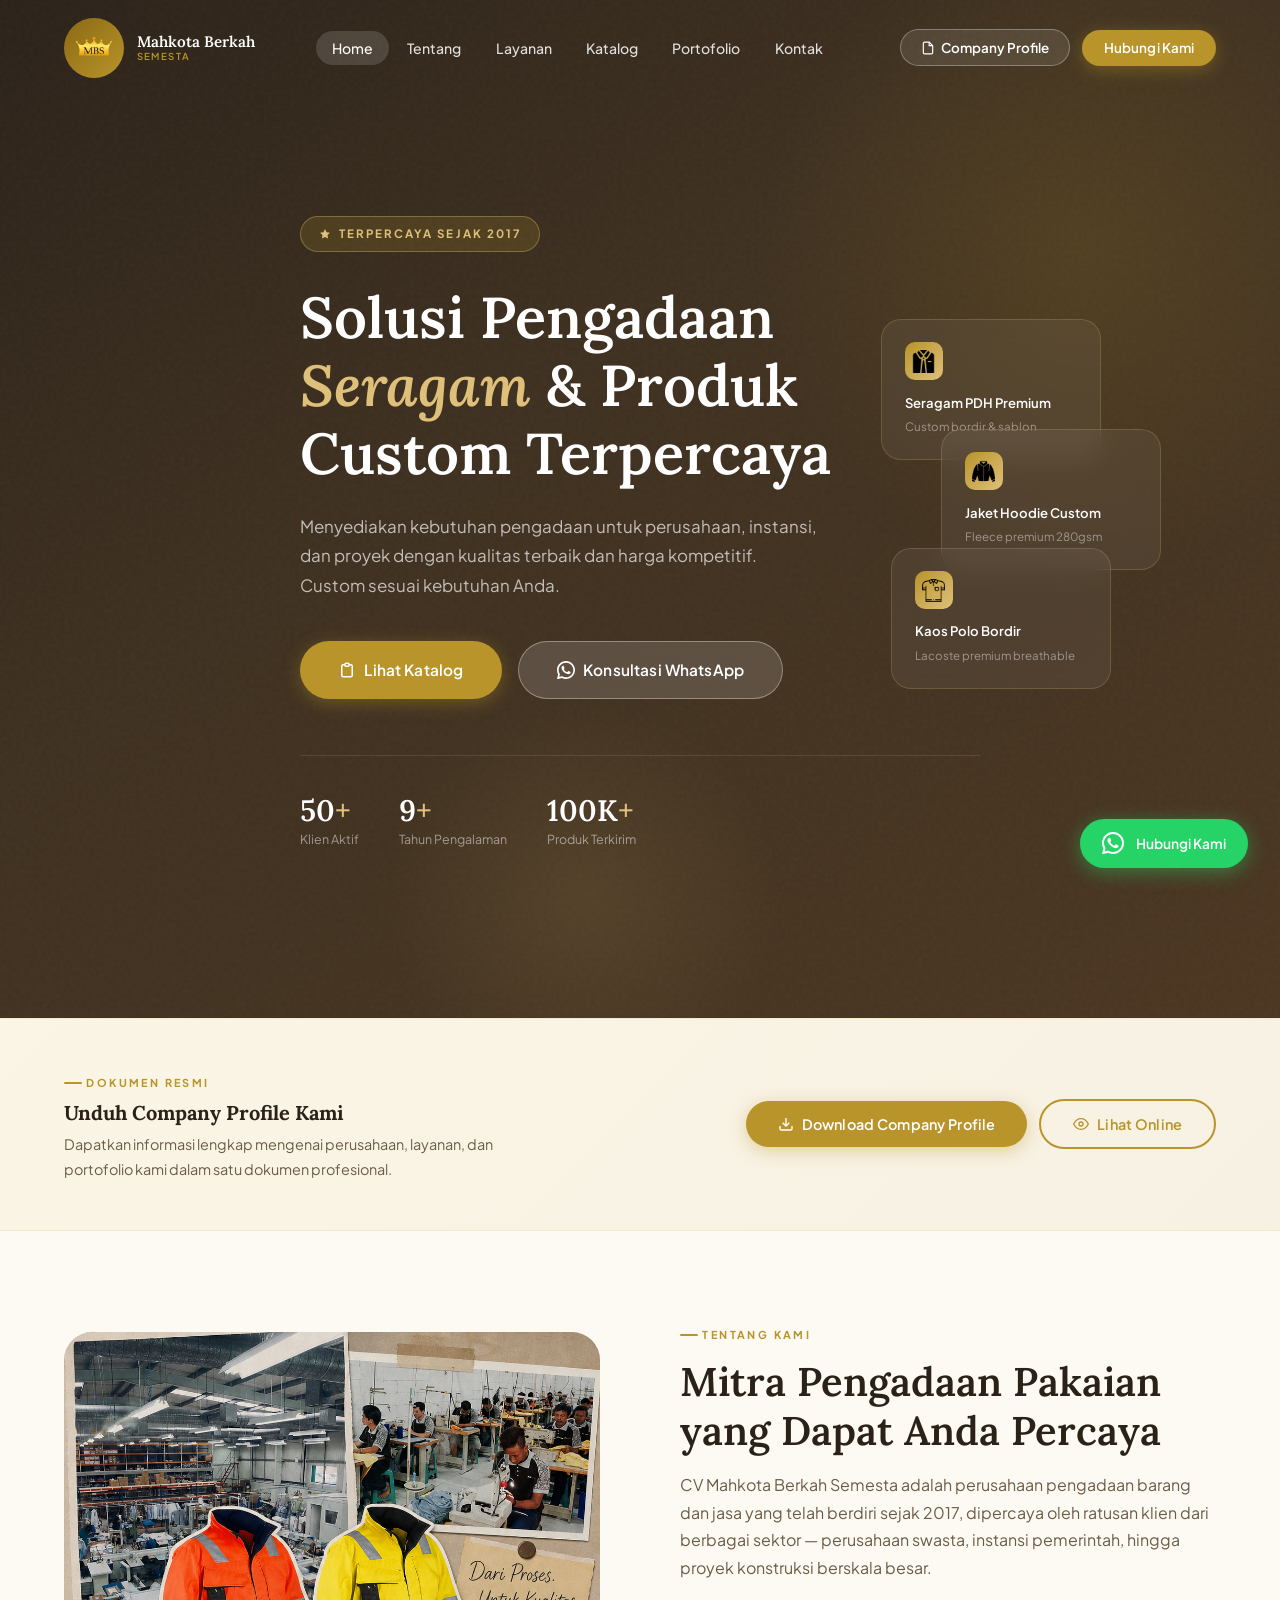
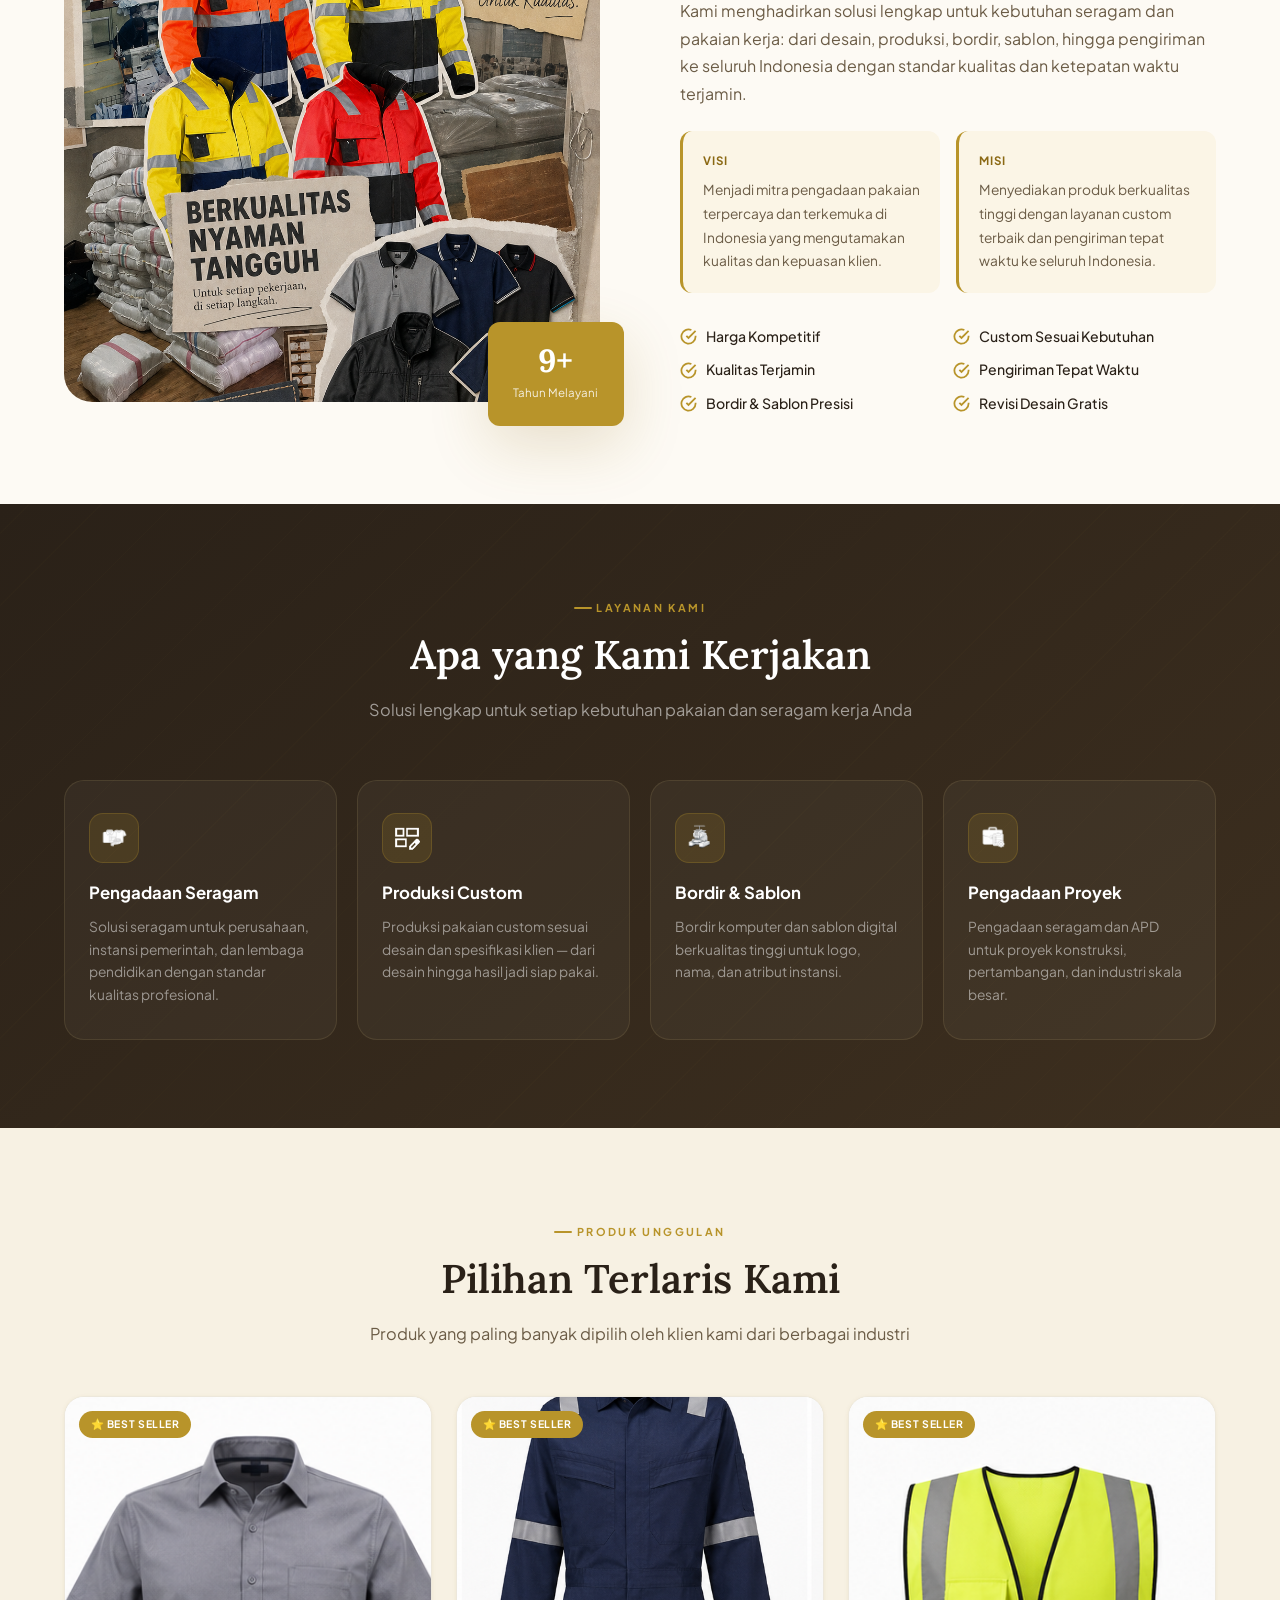
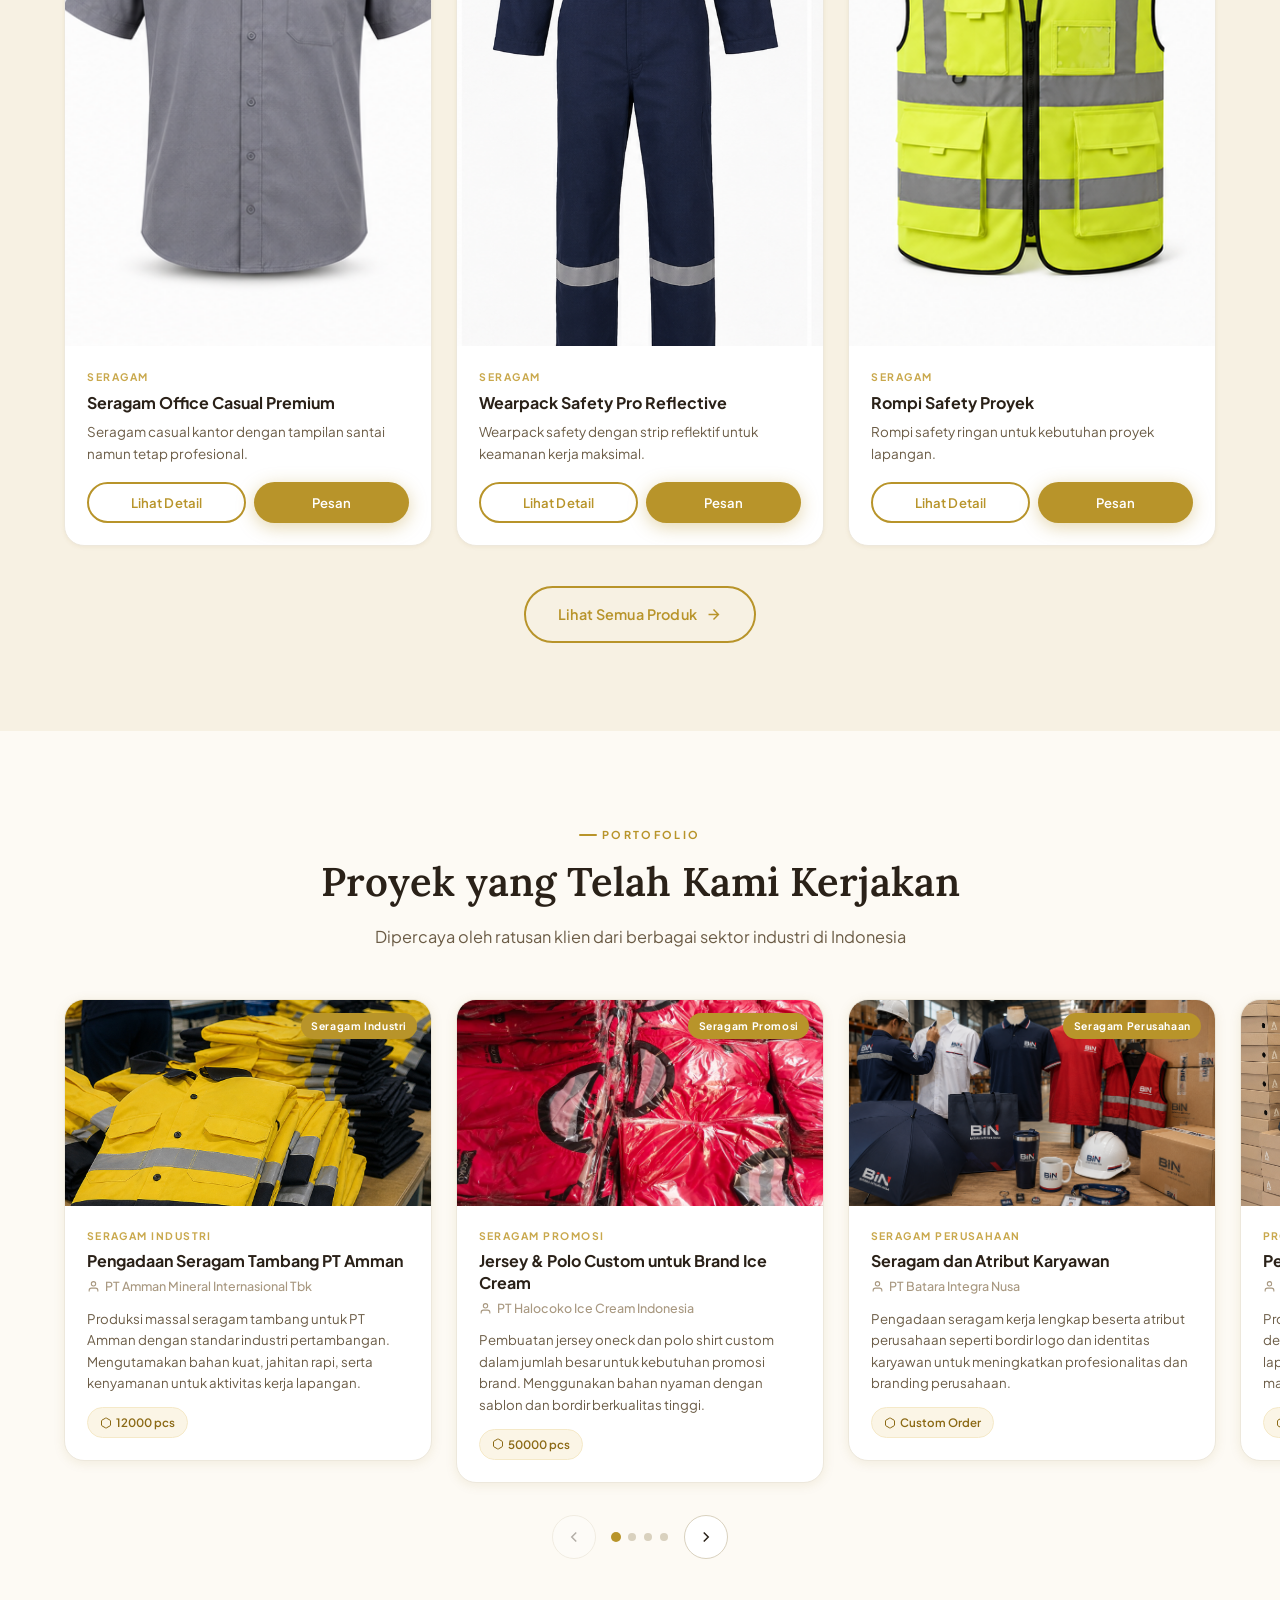
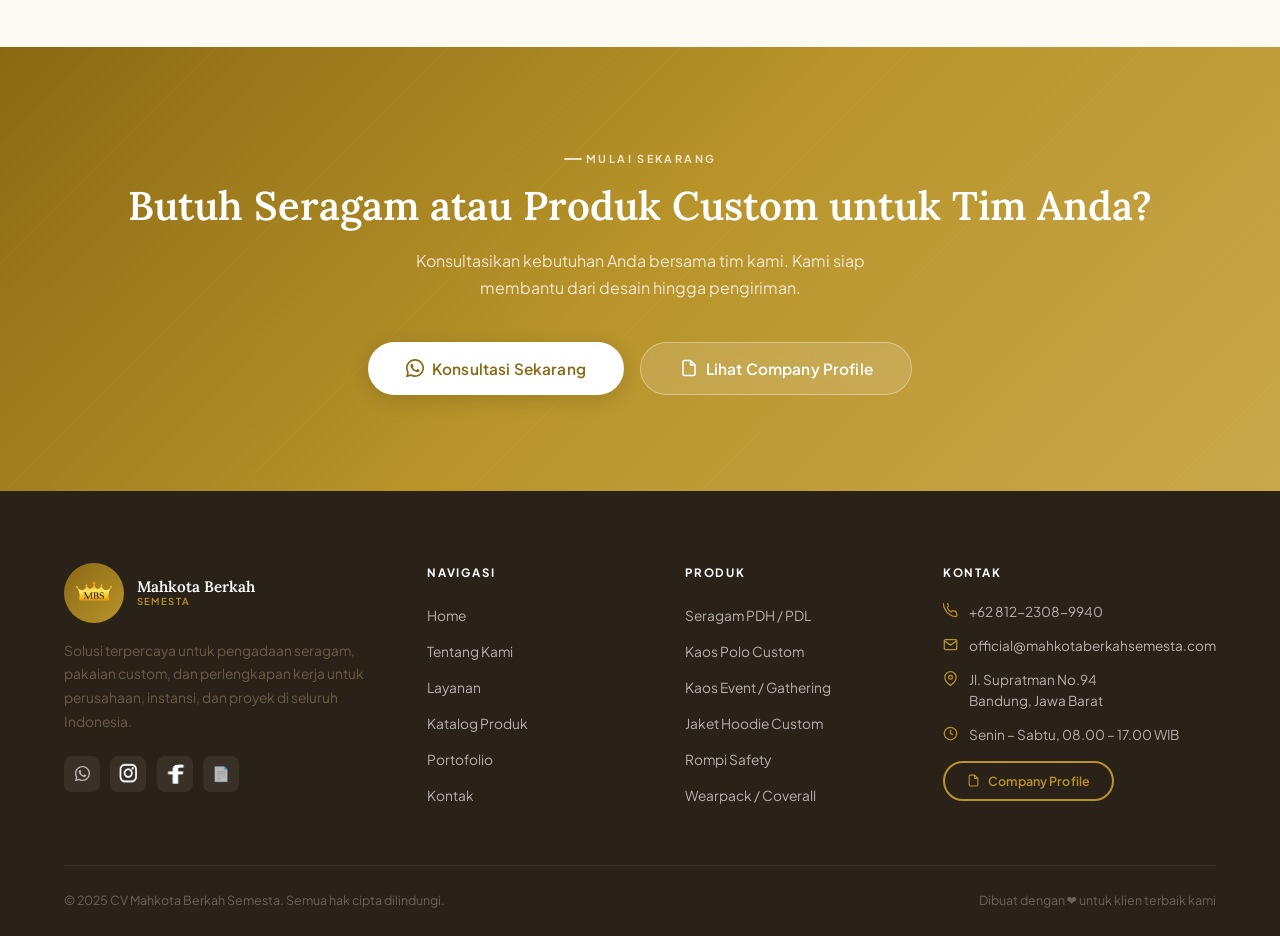
==== index.html @ 9cfbb1b8 "Update website" ====
<!DOCTYPE html>
<html lang="id">
<head>
  <meta charset="UTF-8"/>
  <meta name="viewport" content="width=device-width, initial-scale=1.0"/>
  <meta name="description" content="CV Mahkota Berkah Semesta – Solusi pengadaan seragam, kaos, jaket, dan produk custom terpercaya untuk perusahaan, instansi, dan proyek."/>
  <title>CV Mahkota Berkah Semesta | Pengadaan Seragam & Produk Custom</title>
  <link rel="stylesheet" href="style.css"/>
  <link rel="icon" href="assets/img/MBS LOGO.png"/>
</head>
<body>

  <!-- ── NAVBAR ─────────────────────────────────── -->
  <nav class="navbar" id="navbar">
    <div class="container">
      <div class="nav-inner">
        <a href="index.html" class="nav-logo">
          <div class="logo-icon"> <img src="assets/img/MBS LOGO.png" alt="Logo MBS"> </div>
          <div class="logo-text">
            <span class="logo-name">Mahkota Berkah</span>
            <span class="logo-sub">Semesta</span>
          </div>
        </a>

        <ul class="nav-menu" id="navMenu">
          <li><a href="index.html">Home</a></li>
          <li><a href="#tentang">Tentang</a></li>
          <li><a href="#layanan">Layanan</a></li>
          <li><a href="katalog.html">Katalog</a></li>
          <li><a href="#portofolio">Portofolio</a></li>
          <li><a href="#kontak">Kontak</a></li>
          <!-- mobile only -->
          <li class="mobile-cp-btn" style="display:none;">
            <button class="btn btn-gold" onclick="openCompanyProfile()">📄 Company Profile</button>
          </li>
        </ul>

        <div class="nav-actions">
          <button class="btn-cp" onclick="openCompanyProfile()">
            <svg xmlns="http://www.w3.org/2000/svg" width="14" height="14" viewBox="0 0 24 24" fill="none" stroke="currentColor" stroke-width="2"><path d="M14 2H6a2 2 0 00-2 2v16a2 2 0 002 2h12a2 2 0 002-2V8z"/><polyline points="14 2 14 8 20 8"/></svg>
            Company Profile
          </button>
          <button class="btn btn-gold" onclick="openWhatsAppGeneral()">Hubungi Kami</button>
        </div>

        <button class="nav-toggle" id="navToggle" aria-label="Toggle Menu">
          <span></span><span></span><span></span>
        </button>
      </div>
    </div>
  </nav>

  <!-- ── HERO ───────────────────────────────────── -->
  <section class="hero" id="hero">
    <div class="hero-noise"></div>
    <div class="hero-glow-1"></div>
    <div class="hero-glow-2"></div>

    <div class="container">
      <div class="hero-content">
        <div class="hero-badge">
          <svg xmlns="http://www.w3.org/2000/svg" width="12" height="12" viewBox="0 0 24 24" fill="currentColor"><path d="M12 2l3.09 6.26L22 9.27l-5 4.87 1.18 6.88L12 17.77l-6.18 3.25L7 14.14 2 9.27l6.91-1.01L12 2z"/></svg>
          Terpercaya Sejak 2017
        </div>

        <h1 class="hero-title">
          Solusi Pengadaan <em>Seragam</em> &amp; Produk Custom Terpercaya
        </h1>
        <p class="hero-sub">
          Menyediakan kebutuhan pengadaan untuk perusahaan, instansi, dan proyek dengan kualitas terbaik dan harga kompetitif. Custom sesuai kebutuhan Anda.
        </p>

        <div class="hero-actions">
          <a href="katalog.html" class="btn btn-gold btn-lg">
            <svg xmlns="http://www.w3.org/2000/svg" width="18" height="18" viewBox="0 0 24 24" fill="none" stroke="currentColor" stroke-width="2"><path d="M9 5H7a2 2 0 00-2 2v12a2 2 0 002 2h10a2 2 0 002-2V7a2 2 0 00-2-2h-2M9 5a2 2 0 002 2h2a2 2 0 002-2M9 5a2 2 0 012-2h2a2 2 0 012 2"/></svg>
            Lihat Katalog
          </a>
          <button class="btn btn-ghost-light btn-lg" onclick="openWhatsAppGeneral('Halo, saya ingin konsultasi mengenai kebutuhan seragam custom.')">
            <svg xmlns="http://www.w3.org/2000/svg" width="18" height="18" viewBox="0 0 24 24" fill="currentColor"><path d="M17.472 14.382c-.297-.149-1.758-.867-2.03-.967-.273-.099-.471-.148-.67.15-.197.297-.767.966-.94 1.164-.173.199-.347.223-.644.075-.297-.15-1.255-.463-2.39-1.475-.883-.788-1.48-1.761-1.653-2.059-.173-.297-.018-.458.13-.606.134-.133.298-.347.446-.52.149-.174.198-.298.298-.497.099-.198.05-.371-.025-.52-.075-.149-.669-1.612-.916-2.207-.242-.579-.487-.5-.669-.51-.173-.008-.371-.01-.57-.01-.198 0-.52.074-.792.372-.272.297-1.04 1.016-1.04 2.479 0 1.462 1.065 2.875 1.213 3.074.149.198 2.096 3.2 5.077 4.487.709.306 1.262.489 1.694.625.712.227 1.36.195 1.871.118.571-.085 1.758-.719 2.006-1.413.248-.694.248-1.289.173-1.413-.074-.124-.272-.198-.57-.347z"/><path d="M12 0C5.373 0 0 5.373 0 12c0 2.117.549 4.107 1.51 5.84L.057 23.8c-.07.263.166.499.43.43l6.02-1.47A11.945 11.945 0 0012 24c6.627 0 12-5.373 12-12S18.627 0 12 0zm0 21.818a9.809 9.809 0 01-4.979-1.352l-.356-.212-3.69.899.934-3.592-.232-.374A9.8 9.8 0 012.182 12C2.182 6.58 6.58 2.182 12 2.182S21.818 6.58 21.818 12 17.42 21.818 12 21.818z"/></svg>
            Konsultasi WhatsApp
          </button>
        </div>

        <div class="hero-stats">
          <div class="stat-item">
            <div class="stat-number">50<span>+</span></div>
            <div class="stat-label">Klien Aktif</div>
          </div>
          <div class="stat-item">
            <div class="stat-number">9<span>+</span></div>
            <div class="stat-label">Tahun Pengalaman</div>
          </div>
          <div class="stat-item">
            <div class="stat-number">100K<span>+</span></div>
            <div class="stat-label">Produk Terkirim</div>
          </div>
        </div>
      </div>
    </div>

    <!-- floating product cards -->
    <div class="hero-visual">
      <div class="hero-cards-stack">
        <div class="hero-card">
          <div class="hcard-icon"><img src="assets/icon/seragam-pdh.png"></div>
          <div class="hcard-title">Seragam PDH Premium</div>
          <div class="hcard-sub">Custom bordir &amp; sablon</div>
        </div>
        <div class="hero-card">
          <div class="hcard-icon"><img src="assets/icon/jaket_hoodie.png"></div>
          <div class="hcard-title">Jaket Hoodie Custom</div>
          <div class="hcard-sub">Fleece premium 280gsm</div>
        </div>
        <div class="hero-card">
          <div class="hcard-icon"><img src="assets/icon/kaos_polo.png"></div>
          <div class="hcard-title">Kaos Polo Bordir</div>
          <div class="hcard-sub">Lacoste premium breathable</div>
        </div>
      </div>
    </div>
  </section>

  <!-- ── COMPANY PROFILE BANNER ──────────────────── -->
  <div class="cp-banner">
    <div class="container">
      <div class="cp-inner">
        <div class="cp-text">
          <span class="section-label">Dokumen Resmi</span>
          <h3>Unduh Company Profile Kami</h3>
          <p>Dapatkan informasi lengkap mengenai perusahaan, layanan, dan portofolio kami dalam satu dokumen profesional.</p>
        </div>
        <div class="cp-actions">
          <button class="btn btn-gold" onclick="openCompanyProfile()">
            <svg xmlns="http://www.w3.org/2000/svg" width="16" height="16" viewBox="0 0 24 24" fill="none" stroke="currentColor" stroke-width="2"><path d="M21 15v4a2 2 0 01-2 2H5a2 2 0 01-2-2v-4"/><polyline points="7 10 12 15 17 10"/><line x1="12" y1="15" x2="12" y2="3"/></svg>
            Download Company Profile
          </button>
          <button class="btn btn-outline-gold" onclick="openCompanyProfile()">
            <svg xmlns="http://www.w3.org/2000/svg" width="16" height="16" viewBox="0 0 24 24" fill="none" stroke="currentColor" stroke-width="2"><path d="M1 12s4-8 11-8 11 8 11 8-4 8-11 8-11-8-11-8z"/><circle cx="12" cy="12" r="3"/></svg>
            Lihat Online
          </button>
        </div>
      </div>
    </div>
  </div>

  <!-- ── TENTANG ─────────────────────────────────── -->
  <section class="about" id="tentang">
    <div class="container">
      <div class="about-grid">

        <div class="about-visual reveal">
          <div class="about-img-main"> <img src="assets/img/gambar1.png">
            <div class="about-img-placeholder">
              <svg xmlns="http://www.w3.org/2000/svg" viewBox="0 0 24 24" fill="none" stroke="currentColor" stroke-width="1">
                <rect x="2" y="3" width="20" height="14" rx="2"/><path d="M8 21h8M12 17v4"/>
              </svg>
              <span>Foto Tim / Galeri Produksi</span>
            </div>
          </div>
          <div class="about-badge-float">
            <strong>9+</strong>
            <span>Tahun Melayani</span>
          </div>
        </div>

        <div class="about-content">
          <span class="section-label reveal">Tentang Kami</span>
          <h2 class="section-title reveal">Mitra Pengadaan Pakaian yang Dapat Anda Percaya</h2>
          <p class="about-desc reveal">
            CV Mahkota Berkah Semesta adalah perusahaan pengadaan barang dan jasa yang telah berdiri sejak 2017, dipercaya oleh ratusan klien dari berbagai sektor — perusahaan swasta, instansi pemerintah, hingga proyek konstruksi berskala besar.
          </p>
          <p class="about-desc reveal" style="margin-top:-0.5rem;">
            Kami menghadirkan solusi lengkap untuk kebutuhan seragam dan pakaian kerja: dari desain, produksi, bordir, sablon, hingga pengiriman ke seluruh Indonesia dengan standar kualitas dan ketepatan waktu terjamin.
          </p>

          <div class="vm-cards">
            <div class="vm-card reveal">
              <h4>Visi</h4>
              <p>Menjadi mitra pengadaan pakaian terpercaya dan terkemuka di Indonesia yang mengutamakan kualitas dan kepuasan klien.</p>
            </div>
            <div class="vm-card reveal reveal-delay-1">
              <h4>Misi</h4>
              <p>Menyediakan produk berkualitas tinggi dengan layanan custom terbaik dan pengiriman tepat waktu ke seluruh Indonesia.</p>
            </div>
          </div>

          <div class="keunggulan-grid reveal">
            <div class="keunggulan-item">
              <svg xmlns="http://www.w3.org/2000/svg" width="17" height="17" viewBox="0 0 24 24" fill="none" stroke="currentColor" stroke-width="2.5"><path d="M22 11.08V12a10 10 0 11-5.93-9.14"/><polyline points="22 4 12 14.01 9 11.01"/></svg>
              Harga Kompetitif
            </div>
            <div class="keunggulan-item">
              <svg xmlns="http://www.w3.org/2000/svg" width="17" height="17" viewBox="0 0 24 24" fill="none" stroke="currentColor" stroke-width="2.5"><path d="M22 11.08V12a10 10 0 11-5.93-9.14"/><polyline points="22 4 12 14.01 9 11.01"/></svg>
              Custom Sesuai Kebutuhan
            </div>
            <div class="keunggulan-item">
              <svg xmlns="http://www.w3.org/2000/svg" width="17" height="17" viewBox="0 0 24 24" fill="none" stroke="currentColor" stroke-width="2.5"><path d="M22 11.08V12a10 10 0 11-5.93-9.14"/><polyline points="22 4 12 14.01 9 11.01"/></svg>
              Kualitas Terjamin
            </div>
            <div class="keunggulan-item">
              <svg xmlns="http://www.w3.org/2000/svg" width="17" height="17" viewBox="0 0 24 24" fill="none" stroke="currentColor" stroke-width="2.5"><path d="M22 11.08V12a10 10 0 11-5.93-9.14"/><polyline points="22 4 12 14.01 9 11.01"/></svg>
              Pengiriman Tepat Waktu
            </div>
            <div class="keunggulan-item">
              <svg xmlns="http://www.w3.org/2000/svg" width="17" height="17" viewBox="0 0 24 24" fill="none" stroke="currentColor" stroke-width="2.5"><path d="M22 11.08V12a10 10 0 11-5.93-9.14"/><polyline points="22 4 12 14.01 9 11.01"/></svg>
              Bordir &amp; Sablon Presisi
            </div>
            <div class="keunggulan-item">
              <svg xmlns="http://www.w3.org/2000/svg" width="17" height="17" viewBox="0 0 24 24" fill="none" stroke="currentColor" stroke-width="2.5"><path d="M22 11.08V12a10 10 0 11-5.93-9.14"/><polyline points="22 4 12 14.01 9 11.01"/></svg>
              Revisi Desain Gratis
            </div>
          </div>
        </div>

      </div>
    </div>
  </section>

  <!-- ── LAYANAN ─────────────────────────────────── -->
  <section class="services" id="layanan">
    <div class="container">
      <div class="text-center" style="margin-bottom:3.5rem;">
        <span class="section-label reveal">Layanan Kami</span>
        <h2 class="section-title reveal">Apa yang Kami Kerjakan</h2>
        <p class="section-sub reveal">Solusi lengkap untuk setiap kebutuhan pakaian dan seragam kerja Anda</p>
      </div>
      <div class="services-grid">
        <div class="service-card reveal">
          <div class="service-icon"><img src="assets/icon/icon_seragam.png"></div>
          <h3>Pengadaan Seragam</h3>
          <p>Solusi seragam untuk perusahaan, instansi pemerintah, dan lembaga pendidikan dengan standar kualitas profesional.</p>
        </div>
        <div class="service-card reveal reveal-delay-1">
          <div class="service-icon"><img src="assets/icon/custom_icon.png"></div>
          <h3>Produksi Custom</h3>
          <p>Produksi pakaian custom sesuai desain dan spesifikasi klien — dari desain hingga hasil jadi siap pakai.</p>
        </div>
        <div class="service-card reveal reveal-delay-2">
          <div class="service-icon"><img src="assets/icon/icon_bordir.png"></div>
          <h3>Bordir &amp; Sablon</h3>
          <p>Bordir komputer dan sablon digital berkualitas tinggi untuk logo, nama, dan atribut instansi.</p>
        </div>
        <div class="service-card reveal reveal-delay-3">
          <div class="service-icon"><img src="assets/icon/icon_project.png"></div>
          <h3>Pengadaan Proyek</h3>
          <p>Pengadaan seragam dan APD untuk proyek konstruksi, pertambangan, dan industri skala besar.</p>
        </div>
      </div>
    </div>
  </section>

  <!-- ── PRODUK UNGGULAN ─────────────────────────── -->
  <section class="featured" id="produk">
    <div class="container">
      <div class="text-center" style="margin-bottom:3rem;">
        <span class="section-label reveal">Produk Unggulan</span>
        <h2 class="section-title reveal">Pilihan Terlaris Kami</h2>
        <p class="section-sub reveal">Produk yang paling banyak dipilih oleh klien kami dari berbagai industri</p>
      </div>
      <div class="featured-grid" id="featuredGrid"></div>
      <div class="text-center" style="margin-top:2.5rem;">
        <a href="katalog.html" class="btn btn-outline-gold reveal">
          Lihat Semua Produk
          <svg xmlns="http://www.w3.org/2000/svg" width="17" height="17" viewBox="0 0 24 24" fill="none" stroke="currentColor" stroke-width="2"><path d="M5 12h14M12 5l7 7-7 7"/></svg>
        </a>
      </div>
    </div>
  </section>

  <!-- ── PORTOFOLIO CAROUSEL ─────────────────────── -->
  <section class="portfolio" id="portofolio">
    <div class="container">
      <div class="text-center" style="margin-bottom:2.5rem;">
        <span class="section-label reveal">Portofolio</span>
        <h2 class="section-title reveal">Proyek yang Telah Kami Kerjakan</h2>
        <p class="section-sub reveal">Dipercaya oleh ratusan klien dari berbagai sektor industri di Indonesia</p>
      </div>

      <div class="portfolio-track-wrap reveal" id="portfolioWrap">
        <div class="portfolio-track" id="portfolioTrack"></div>
      </div>

      <div class="portfolio-nav">
        <button class="carousel-btn" id="carouselPrev" aria-label="Sebelumnya">
          <svg xmlns="http://www.w3.org/2000/svg" width="18" height="18" viewBox="0 0 24 24" fill="none" stroke="currentColor" stroke-width="2"><path d="M15 18l-6-6 6-6"/></svg>
        </button>
        <div class="carousel-dots" id="carouselDots"></div>
        <button class="carousel-btn" id="carouselNext" aria-label="Selanjutnya">
          <svg xmlns="http://www.w3.org/2000/svg" width="18" height="18" viewBox="0 0 24 24" fill="none" stroke="currentColor" stroke-width="2"><path d="M9 18l6-6-6-6"/></svg>
        </button>
      </div>
    </div>
  </section>

  <!-- ── CTA ────────────────────────────────────── -->
  <section class="cta-section">
    <div class="container">
      <span class="section-label reveal">Mulai Sekarang</span>
      <h2 class="reveal">Butuh Seragam atau Produk Custom untuk Tim Anda?</h2>
      <p class="reveal">Konsultasikan kebutuhan Anda bersama tim kami. Kami siap membantu dari desain hingga pengiriman.</p>
      <div class="cta-actions reveal">
        <button class="btn btn-white btn-lg" onclick="openWhatsAppGeneral('Halo, saya ingin konsultasi mengenai pengadaan seragam custom.')">
          <svg xmlns="http://www.w3.org/2000/svg" width="18" height="18" viewBox="0 0 24 24" fill="currentColor"><path d="M17.472 14.382c-.297-.149-1.758-.867-2.03-.967-.273-.099-.471-.148-.67.15-.197.297-.767.966-.94 1.164-.173.199-.347.223-.644.075-.297-.15-1.255-.463-2.39-1.475-.883-.788-1.48-1.761-1.653-2.059-.173-.297-.018-.458.13-.606.134-.133.298-.347.446-.52.149-.174.198-.298.298-.497.099-.198.05-.371-.025-.52-.075-.149-.669-1.612-.916-2.207-.242-.579-.487-.5-.669-.51-.173-.008-.371-.01-.57-.01-.198 0-.52.074-.792.372-.272.297-1.04 1.016-1.04 2.479 0 1.462 1.065 2.875 1.213 3.074.149.198 2.096 3.2 5.077 4.487.709.306 1.262.489 1.694.625.712.227 1.36.195 1.871.118.571-.085 1.758-.719 2.006-1.413.248-.694.248-1.289.173-1.413-.074-.124-.272-.198-.57-.347z"/><path d="M12 0C5.373 0 0 5.373 0 12c0 2.117.549 4.107 1.51 5.84L.057 23.8c-.07.263.166.499.43.43l6.02-1.47A11.945 11.945 0 0012 24c6.627 0 12-5.373 12-12S18.627 0 12 0zm0 21.818a9.809 9.809 0 01-4.979-1.352l-.356-.212-3.69.899.934-3.592-.232-.374A9.8 9.8 0 012.182 12C2.182 6.58 6.58 2.182 12 2.182S21.818 6.58 21.818 12 17.42 21.818 12 21.818z"/></svg>
          Konsultasi Sekarang
        </button>
        <button class="btn btn-ghost-light btn-lg" onclick="openCompanyProfile()">
          <svg xmlns="http://www.w3.org/2000/svg" width="18" height="18" viewBox="0 0 24 24" fill="none" stroke="currentColor" stroke-width="2"><path d="M14 2H6a2 2 0 00-2 2v16a2 2 0 002 2h12a2 2 0 002-2V8z"/><polyline points="14 2 14 8 20 8"/></svg>
          Lihat Company Profile
        </button>
      </div>
    </div>
  </section>

  <!-- ── FOOTER ──────────────────────────────────── -->
  <footer class="footer" id="kontak">
    <div class="container">
      <div class="footer-grid">

        <div class="footer-brand">
          <div class="nav-logo" style="margin-bottom:0;">
            <div class="logo-icon"><img src="assets/img/MBS LOGO.png"></div>
            <div class="logo-text">
              <span class="logo-name">Mahkota Berkah</span>
              <span class="logo-sub">Semesta</span>
            </div>
          </div>
          <p>Solusi terpercaya untuk pengadaan seragam, pakaian custom, dan perlengkapan kerja untuk perusahaan, instansi, dan proyek di seluruh Indonesia.</p>
          <div class="footer-socials">
            <button class="social-btn" onclick="openWhatsAppGeneral()" title="WhatsApp">
              <svg xmlns="http://www.w3.org/2000/svg" width="15" height="15" viewBox="0 0 24 24" fill="currentColor"><path d="M17.472 14.382c-.297-.149-1.758-.867-2.03-.967-.273-.099-.471-.148-.67.15-.197.297-.767.966-.94 1.164-.173.199-.347.223-.644.075-.297-.15-1.255-.463-2.39-1.475-.883-.788-1.48-1.761-1.653-2.059-.173-.297-.018-.458.13-.606.134-.133.298-.347.446-.52.149-.174.198-.298.298-.497.099-.198.05-.371-.025-.52-.075-.149-.669-1.612-.916-2.207-.242-.579-.487-.5-.669-.51-.173-.008-.371-.01-.57-.01-.198 0-.52.074-.792.372-.272.297-1.04 1.016-1.04 2.479 0 1.462 1.065 2.875 1.213 3.074.149.198 2.096 3.2 5.077 4.487.709.306 1.262.489 1.694.625.712.227 1.36.195 1.871.118.571-.085 1.758-.719 2.006-1.413.248-.694.248-1.289.173-1.413-.074-.124-.272-.198-.57-.347z"/><path d="M12 0C5.373 0 0 5.373 0 12c0 2.117.549 4.107 1.51 5.84L.057 23.8c-.07.263.166.499.43.43l6.02-1.47A11.945 11.945 0 0012 24c6.627 0 12-5.373 12-12S18.627 0 12 0zm0 21.818a9.809 9.809 0 01-4.979-1.352l-.356-.212-3.69.899.934-3.592-.232-.374A9.8 9.8 0 012.182 12C2.182 6.58 6.58 2.182 12 2.182S21.818 6.58 21.818 12 17.42 21.818 12 21.818z"/></svg>
            </button>
            <button class="social-btn" title="Instagram"><img src="assets/icon/instagram.png"></button>
            <button class="social-btn" title="Facebook"><img src="assets/icon/fb_icon.png"></button>
            <button class="social-btn" onclick="openCompanyProfile()" title="Company Profile">📄</button>
          </div>
        </div>

        <div class="footer-col">
          <h4>Navigasi</h4>
          <ul>
            <li><a href="index.html">Home</a></li>
            <li><a href="#tentang">Tentang Kami</a></li>
            <li><a href="#layanan">Layanan</a></li>
            <li><a href="katalog.html">Katalog Produk</a></li>
            <li><a href="#portofolio">Portofolio</a></li>
            <li><a href="#kontak">Kontak</a></li>
          </ul>
        </div>

        <div class="footer-col">
          <h4>Produk</h4>
          <ul>
            <li><a href="katalog.html">Seragam PDH / PDL</a></li>
            <li><a href="katalog.html">Kaos Polo Custom</a></li>
            <li><a href="katalog.html">Kaos Event / Gathering</a></li>
            <li><a href="katalog.html">Jaket Hoodie Custom</a></li>
            <li><a href="katalog.html">Rompi Safety</a></li>
            <li><a href="katalog.html">Wearpack / Coverall</a></li>
          </ul>
        </div>

        <div class="footer-col">
          <h4>Kontak</h4>
          <div class="footer-contact-item">
            <svg xmlns="http://www.w3.org/2000/svg" width="15" height="15" viewBox="0 0 24 24" fill="none" stroke="currentColor" stroke-width="2"><path d="M22 16.92v3a2 2 0 01-2.18 2 19.79 19.79 0 01-8.63-3.07A19.5 19.5 0 013.07 9.63 19.79 19.79 0 01.4 1a2 2 0 012.18-2h3a2 2 0 012 1.72c.127.96.361 1.903.7 2.81a2 2 0 01-.45 2.11L6.91 7.91a16 16 0 006.29 6.29l1.28-1.28a2 2 0 012.11-.45c.907.339 1.85.573 2.81.7a2 2 0 011.72 2z"/></svg>
            <span>+62 812-2308-9940</span>
          </div>
          <div class="footer-contact-item">
            <svg xmlns="http://www.w3.org/2000/svg" width="15" height="15" viewBox="0 0 24 24" fill="none" stroke="currentColor" stroke-width="2"><path d="M20 4H4a2 2 0 00-2 2v12a2 2 0 002 2h16a2 2 0 002-2V6a2 2 0 00-2-2z"/><polyline points="22,6 12,13 2,6"/></svg>
            <span>official@mahkotaberkahsemesta.com</span>
          </div>
          <div class="footer-contact-item">
            <svg xmlns="http://www.w3.org/2000/svg" width="15" height="15" viewBox="0 0 24 24" fill="none" stroke="currentColor" stroke-width="2"><path d="M21 10c0 7-9 13-9 13s-9-6-9-13a9 9 0 0118 0z"/><circle cx="12" cy="10" r="3"/></svg>
            <span>Jl. Supratman No.94<br/>Bandung, Jawa Barat</span>
          </div>
          <div class="footer-contact-item">
            <svg xmlns="http://www.w3.org/2000/svg" width="15" height="15" viewBox="0 0 24 24" fill="none" stroke="currentColor" stroke-width="2"><circle cx="12" cy="12" r="10"/><polyline points="12 6 12 12 16 14"/></svg>
            <span>Senin – Sabtu, 08.00 – 17.00 WIB</span>
          </div>
          <div style="margin-top:1rem;">
            <button class="btn btn-outline-gold btn-sm" onclick="openCompanyProfile()" style="font-size:0.78rem;">
              <svg xmlns="http://www.w3.org/2000/svg" width="13" height="13" viewBox="0 0 24 24" fill="none" stroke="currentColor" stroke-width="2"><path d="M14 2H6a2 2 0 00-2 2v16a2 2 0 002 2h12a2 2 0 002-2V8z"/><polyline points="14 2 14 8 20 8"/></svg>
              Company Profile
            </button>
          </div>
        </div>

      </div>

      <div class="footer-bottom">
        <p>&copy; 2025 CV Mahkota Berkah Semesta. Semua hak cipta dilindungi.</p>
        <p>Dibuat dengan ❤️ untuk klien terbaik kami</p>
      </div>
    </div>
  </footer>

  <!-- ── FLOATING WA ─────────────────────────────── -->
  <button class="wa-float" id="waFloat" aria-label="Hubungi via WhatsApp">
    <svg xmlns="http://www.w3.org/2000/svg" viewBox="0 0 24 24" fill="currentColor"><path d="M17.472 14.382c-.297-.149-1.758-.867-2.03-.967-.273-.099-.471-.148-.67.15-.197.297-.767.966-.94 1.164-.173.199-.347.223-.644.075-.297-.15-1.255-.463-2.39-1.475-.883-.788-1.48-1.761-1.653-2.059-.173-.297-.018-.458.13-.606.134-.133.298-.347.446-.52.149-.174.198-.298.298-.497.099-.198.05-.371-.025-.52-.075-.149-.669-1.612-.916-2.207-.242-.579-.487-.5-.669-.51-.173-.008-.371-.01-.57-.01-.198 0-.52.074-.792.372-.272.297-1.04 1.016-1.04 2.479 0 1.462 1.065 2.875 1.213 3.074.149.198 2.096 3.2 5.077 4.487.709.306 1.262.489 1.694.625.712.227 1.36.195 1.871.118.571-.085 1.758-.719 2.006-1.413.248-.694.248-1.289.173-1.413-.074-.124-.272-.198-.57-.347z"/><path d="M12 0C5.373 0 0 5.373 0 12c0 2.117.549 4.107 1.51 5.84L.057 23.8c-.07.263.166.499.43.43l6.02-1.47A11.945 11.945 0 0012 24c6.627 0 12-5.373 12-12S18.627 0 12 0zm0 21.818a9.809 9.809 0 01-4.979-1.352l-.356-.212-3.69.899.934-3.592-.232-.374A9.8 9.8 0 012.182 12C2.182 6.58 6.58 2.182 12 2.182S21.818 6.58 21.818 12 17.42 21.818 12 21.818z"/></svg>
    <span>Hubungi Kami</span>
  </button>

  <!-- ── MODAL ───────────────────────────────────── -->
  <div class="modal-overlay" id="modalOverlay">
    <div class="modal" id="modalContent"></div>
  </div>

  <script src="data.js"></script>
  <script src="script.js"></script>
</body>
</html>
---- style.css ----
/* =========================================================
   CV MAHKOTA BERKAH SEMESTA — Design System v2
   Font: Plus Jakarta Sans (nyaman, modern, profesional)
   Palette: Gold utama + Ivory + Deep Brown + Charcoal
   ========================================================= */

@import url('https://fonts.googleapis.com/css2?family=Plus+Jakarta+Sans:ital,wght@0,300;0,400;0,500;0,600;0,700;0,800;1,400&family=Lora:ital,wght@0,500;0,600;1,500;1,600&display=swap');

:root {
  /* ── Gold Palette ── */
  --gold-deep:    #8B6914;
  --gold:         #B8942A;
  --gold-mid:     #C9A84C;
  --gold-light:   #DFC07A;
  --gold-pale:    #F5E9C8;
  --gold-ghost:   #FBF5E6;

  /* ── Neutrals ── */
  --ivory:        #FDFAF4;
  --cream:        #F7F1E3;
  --warm-100:     #EDE8DC;
  --warm-200:     #D9D1BE;
  --warm-400:     #A89880;
  --warm-600:     #6B5C46;
  --charcoal:     #2A2118;
  --charcoal-mid: #3D2F1F;
  --white:        #FFFFFF;

  /* ── Typography ── */
  --font-body:    'Plus Jakarta Sans', system-ui, sans-serif;
  --font-serif:   'Lora', Georgia, serif;

  /* ── Shadows (warm-tinted) ── */
  --shadow-xs:  0 1px 4px rgba(139,105,20,0.08);
  --shadow-sm:  0 2px 12px rgba(139,105,20,0.10);
  --shadow-md:  0 8px 30px rgba(139,105,20,0.14);
  --shadow-lg:  0 20px 60px rgba(139,105,20,0.18);
  --shadow-xl:  0 32px 80px rgba(139,105,20,0.22);

  /* ── Misc ── */
  --radius:     12px;
  --radius-lg:  20px;
  --radius-xl:  28px;
  --transition: 0.3s cubic-bezier(0.4, 0, 0.2, 1);
}

/* ─── Reset ──────────────────────── */
*, *::before, *::after { box-sizing: border-box; margin: 0; padding: 0; }
html { scroll-behavior: smooth; }
body {
  font-family: var(--font-body);
  background: var(--ivory);
  color: var(--charcoal);
  line-height: 1.7;
  -webkit-font-smoothing: antialiased;
  overflow-x: hidden;
}
img { max-width: 100%; display: block; }
a { text-decoration: none; color: inherit; }
ul { list-style: none; }
button { font-family: var(--font-body); cursor: pointer; border: none; background: none; }

/* ─── Typography ─────────────────── */
h1 { font-family: var(--font-serif); font-size: clamp(2.2rem, 5vw, 3.6rem); font-weight: 600; line-height: 1.18; }
h2 { font-family: var(--font-serif); font-size: clamp(1.7rem, 3.5vw, 2.5rem); font-weight: 600; line-height: 1.22; }
h3 { font-family: var(--font-body);  font-size: 1.15rem; font-weight: 700; line-height: 1.35; }
h4 { font-family: var(--font-body);  font-size: 0.85rem; font-weight: 700; }
p  { color: var(--warm-600); line-height: 1.72; }

.section-label {
  display: inline-block;
  font-size: 0.68rem;
  font-weight: 700;
  letter-spacing: 0.22em;
  text-transform: uppercase;
  color: var(--gold);
  margin-bottom: 0.85rem;
  position: relative;
  padding-left: 1.4rem;
}
.section-label::before {
  content: '';
  position: absolute;
  left: 0; top: 50%;
  transform: translateY(-50%);
  width: 18px; height: 2px;
  background: var(--gold);
  border-radius: 2px;
}

.section-title { color: var(--charcoal); margin-bottom: 1rem; }
.section-sub   { color: var(--warm-600); font-size: 1.02rem; max-width: 560px; margin: 0 auto 3rem; }
.text-center   { text-align: center; }

/* ─── Layout ─────────────────────── */
.container { max-width: 1200px; margin: 0 auto; padding: 0 1.5rem; }
section { padding: 5.5rem 0; }

/* ─── Buttons ────────────────────── */
.btn {
  display: inline-flex;
  align-items: center;
  gap: 0.5rem;
  padding: 0.88rem 2rem;
  border-radius: 50px;
  font-weight: 600;
  font-size: 0.9rem;
  transition: var(--transition);
  white-space: nowrap;
  cursor: pointer;
  border: none;
  font-family: var(--font-body);
  letter-spacing: 0.01em;
}

.btn-gold {
  background: var(--gold);
  color: var(--white);
  box-shadow: 0 4px 18px rgba(184,148,42,0.38);
}
.btn-gold:hover {
  background: var(--gold-deep);
  transform: translateY(-2px);
  box-shadow: 0 8px 28px rgba(184,148,42,0.45);
}

.btn-outline-gold {
  background: transparent;
  color: var(--gold);
  border: 2px solid var(--gold);
}
.btn-outline-gold:hover {
  background: var(--gold);
  color: var(--white);
  transform: translateY(-2px);
  box-shadow: 0 6px 20px rgba(184,148,42,0.3);
}

.btn-dark {
  background: var(--charcoal);
  color: var(--white);
  box-shadow: 0 4px 18px rgba(42,33,24,0.25);
}
.btn-dark:hover {
  background: var(--charcoal-mid);
  transform: translateY(-2px);
  box-shadow: 0 8px 28px rgba(42,33,24,0.3);
}

.btn-ghost-light {
  background: rgba(255,255,255,0.14);
  color: var(--white);
  border: 1.5px solid rgba(255,255,255,0.35);
  backdrop-filter: blur(8px);
}
.btn-ghost-light:hover {
  background: rgba(255,255,255,0.24);
  transform: translateY(-2px);
}

.btn-sm { padding: 0.62rem 1.4rem; font-size: 0.82rem; }
.btn-lg { padding: 1rem 2.4rem; font-size: 0.96rem; }

/* ─── NAVBAR ─────────────────────── */
.navbar {
  position: fixed;
  top: 0; left: 0; right: 0;
  z-index: 1000;
  padding: 1.1rem 0;
  transition: var(--transition);
}

.navbar.scrolled {
  background: rgba(253,250,244,0.96);
  backdrop-filter: blur(14px);
  -webkit-backdrop-filter: blur(14px);
  box-shadow: 0 1px 0 var(--warm-100), var(--shadow-xs);
  padding: 0.75rem 0;
}

.nav-inner {
  display: flex;
  align-items: center;
  justify-content: space-between;
  gap: 1.5rem;
}

.nav-logo { display: flex; align-items: center; gap: 0.8rem; flex-shrink: 0; }
.logo-icon {
  width: 60px; height: 60px;
  background: linear-gradient(135deg, var(--gold-deep), var(--gold));
  border-radius: 50px;
  display: flex; align-items: center; justify-content: center;
  color: var(--white);
  flex-shrink: 0;
}
.logo-text { display: flex; flex-direction: column; line-height: 1.1; }
.logo-name {
  font-family: var(--font-serif);
  font-size: 0.95rem;
  font-weight: 600;
  color: var(--charcoal);
  transition: color var(--transition);
}
.logo-sub {
  font-size: 0.6rem;
  font-weight: 600;
  letter-spacing: 0.14em;
  text-transform: uppercase;
  color: var(--gold);
}

.navbar:not(.scrolled) .logo-name { color: var(--white); }

.nav-menu { display: flex; align-items: center; gap: 0.15rem; }
.nav-menu a {
  font-size: 0.88rem;
  font-weight: 500;
  color: var(--charcoal);
  padding: 0.5rem 1rem;
  border-radius: 50px;
  transition: var(--transition);
}
.nav-menu a:hover, .nav-menu a.active {
  background: var(--gold-ghost);
  color: var(--gold-deep);
}
.navbar:not(.scrolled) .nav-menu a { color: rgba(255,255,255,0.85); }
.navbar:not(.scrolled) .nav-menu a:hover,
.navbar:not(.scrolled) .nav-menu a.active {
  background: rgba(255,255,255,0.14);
  color: var(--white);
}

.nav-actions { display: flex; align-items: center; gap: 0.75rem; flex-shrink: 0; }
.nav-actions .btn { padding: 0.6rem 1.35rem; font-size: 0.84rem; }
.btn-cp {
  background: var(--gold-ghost);
  color: var(--gold-deep);
  border: 1.5px solid var(--gold-light);
  font-size: 0.84rem;
  font-weight: 600;
  padding: 0.58rem 1.25rem;
  border-radius: 50px;
  display: inline-flex;
  align-items: center;
  gap: 0.4rem;
  transition: var(--transition);
  font-family: var(--font-body);
  cursor: pointer;
}
.btn-cp:hover { background: var(--gold); color: var(--white); border-color: var(--gold); }
.navbar:not(.scrolled) .btn-cp {
  background: rgba(255,255,255,0.1);
  color: var(--white);
  border-color: rgba(255,255,255,0.3);
}
.navbar:not(.scrolled) .btn-cp:hover { background: var(--gold); border-color: var(--gold); }

.nav-toggle {
  display: none;
  flex-direction: column;
  gap: 5px;
  padding: 0.5rem;
  border-radius: 8px;
  background: none; border: none; cursor: pointer;
}
.nav-toggle span {
  width: 24px; height: 2px;
  background: var(--white);
  border-radius: 2px;
  display: block;
  transition: var(--transition);
}
.navbar.scrolled .nav-toggle span { background: var(--charcoal); }
.nav-toggle.open span:nth-child(1) { transform: rotate(45deg) translate(5px, 5px); }
.nav-toggle.open span:nth-child(2) { opacity: 0; }
.nav-toggle.open span:nth-child(3) { transform: rotate(-45deg) translate(5px, -5px); }

/* ─── HERO ───────────────────────── */
.hero {
  min-height: 100vh;
  background: linear-gradient(145deg, var(--charcoal) 0%, var(--charcoal-mid) 40%, #4A3520 100%);
  display: flex;
  align-items: center;
  position: relative;
  overflow: hidden;
}

.hero-noise {
  position: absolute; inset: 0;
  background-image: url("data:image/svg+xml,%3Csvg viewBox='0 0 256 256' xmlns='http://www.w3.org/2000/svg'%3E%3Cfilter id='n'%3E%3CfeTurbulence type='fractalNoise' baseFrequency='0.9' numOctaves='4' stitchTiles='stitch'/%3E%3C/filter%3E%3Crect width='100%25' height='100%25' filter='url(%23n)' opacity='0.04'/%3E%3C/svg%3E");
  pointer-events: none;
}

.hero-glow-1 {
  position: absolute;
  width: 700px; height: 700px; border-radius: 50%;
  background: radial-gradient(circle, rgba(184,148,42,0.14) 0%, transparent 65%);
  top: -100px; right: -150px; pointer-events: none;
}
.hero-glow-2 {
  position: absolute;
  width: 400px; height: 400px; border-radius: 50%;
  background: radial-gradient(circle, rgba(223,192,122,0.1) 0%, transparent 70%);
  bottom: -80px; left: 30%; pointer-events: none;
}

.hero-content {
  position: relative; z-index: 2;
  padding: 8rem 0 5rem;
  max-width: 680px;
}

.hero-badge {
  display: inline-flex; align-items: center; gap: 0.5rem;
  background: rgba(184,148,42,0.18);
  border: 1px solid rgba(223,192,122,0.35);
  color: var(--gold-light);
  font-size: 0.72rem; font-weight: 700;
  letter-spacing: 0.18em; text-transform: uppercase;
  padding: 0.45rem 1.1rem; border-radius: 50px;
  margin-bottom: 2rem;
}

.hero-title { color: var(--white); margin-bottom: 1.5rem; }
.hero-title em { font-style: italic; color: var(--gold-light); }

.hero-sub {
  color: rgba(255,255,255,0.68);
  font-size: 1.06rem;
  max-width: 520px;
  margin-bottom: 2.5rem;
  line-height: 1.75;
}

.hero-actions { display: flex; gap: 1rem; flex-wrap: wrap; margin-bottom: 3.5rem; }

.hero-stats {
  display: flex; gap: 2.5rem;
  border-top: 1px solid rgba(255,255,255,0.1);
  padding-top: 2.5rem;
}
.stat-number {
  font-family: var(--font-serif);
  font-size: 1.85rem; font-weight: 600;
  color: var(--white); line-height: 1;
}
.stat-number span { color: var(--gold-light); }
.stat-label { font-size: 0.78rem; color: rgba(255,255,255,0.5); margin-top: 0.2rem; }

/* Floating cards */
.hero-visual {
  position: absolute;
  right: 0; top: 0; bottom: 0;
  width: 42%;
  display: flex; align-items: center; justify-content: center;
}
.hero-cards-stack { position: relative; width: 300px; height: 380px; }
.hero-card {
  position: absolute;
  background: rgba(255,255,255,0.06);
  border: 1px solid rgba(223,192,122,0.2);
  backdrop-filter: blur(12px);
  border-radius: var(--radius-lg);
  padding: 1.4rem;
  width: 220px;
}
.hero-card:nth-child(1) { top: 0; right: 60px; animation: hfloat1 6s ease-in-out infinite; }
.hero-card:nth-child(2) { top: 110px; right: 0; animation: hfloat2 6s ease-in-out infinite 1.2s; }
.hero-card:nth-child(3) { bottom: 10px; right: 50px; animation: hfloat3 6s ease-in-out infinite 2s; }
@keyframes hfloat1 { 0%,100%{transform:translateY(0)} 50%{transform:translateY(-10px)} }
@keyframes hfloat2 { 0%,100%{transform:translateY(0)} 50%{transform:translateY(-8px)} }
@keyframes hfloat3 { 0%,100%{transform:translateY(0)} 50%{transform:translateY(-12px)} }
.hcard-icon {
  width: 38px; height: 38px;
  background: linear-gradient(135deg, var(--gold), var(--gold-light));
  border-radius: 10px;
  display: flex; align-items: center; justify-content: center;
  font-size: 1.1rem; margin-bottom: 0.7rem;
}

.hcard-icon img{
	width: 60%;
	height : 60%;

}
.hcard-title { color: var(--white); font-size: 0.82rem; font-weight: 600; margin-bottom: 0.2rem; }
.hcard-sub   { color: rgba(255,255,255,0.45); font-size: 0.72rem; }

/* ─── ABOUT ──────────────────────── */
.about { background: var(--ivory); }
.about-grid {
  display: grid;
  grid-template-columns: 1fr 1fr;
  gap: 5rem;
  align-items: center;
}
.about-visual { position: relative; }
.about-img-main {
  width: 100%; aspect-ratio: 4/5;
  border-radius: var(--radius-xl);
  overflow: hidden;
  background: var(--cream);
}
.about-img-placeholder {
  width: 100%; height: 100%;
  display: flex; flex-direction: column; align-items: center; justify-content: center;
  background: linear-gradient(145deg, var(--cream), var(--warm-100));
  color: var(--warm-400); gap: 0.75rem; font-size: 0.82rem; text-align: center;
}
.about-img-placeholder svg { width: 48px; height: 48px; opacity: 0.4; }
.about-badge-float {
  position: absolute; bottom: -1.5rem; right: -1.5rem;
  background: var(--gold);
  color: var(--white);
  padding: 1.4rem 1.6rem;
  border-radius: var(--radius);
  text-align: center;
  min-width: 130px;
  box-shadow: var(--shadow-lg);
}
.about-badge-float strong {
  font-family: var(--font-serif);
  font-size: 2rem; display: block; line-height: 1;
}
.about-badge-float span { font-size: 0.72rem; opacity: 0.85; }

.about-content .section-title { text-align: left; }
.about-desc { font-size: 1rem; margin-bottom: 1.5rem; }

.vm-cards { display: grid; grid-template-columns: 1fr 1fr; gap: 1rem; margin-bottom: 2rem; }
.vm-card {
  background: var(--gold-ghost);
  border-radius: var(--radius);
  padding: 1.25rem;
  border-left: 3px solid var(--gold);
}
.vm-card h4 {
  color: var(--gold-deep);
  font-size: 0.72rem; letter-spacing: 0.1em; text-transform: uppercase;
  margin-bottom: 0.45rem;
}
.vm-card p { font-size: 0.86rem; }

.keunggulan-grid { display: grid; grid-template-columns: 1fr 1fr; gap: 0.6rem; }
.keunggulan-item {
  display: flex; align-items: center; gap: 0.55rem;
  font-size: 0.88rem; font-weight: 500; color: var(--charcoal);
}
.keunggulan-item svg { color: var(--gold); flex-shrink: 0; }

/* ─── SERVICES ───────────────────── */
.services {
  background: linear-gradient(145deg, var(--charcoal) 0%, var(--charcoal-mid) 100%);
  position: relative; overflow: hidden;
}
.services::before {
  content: '';
  position: absolute; inset: 0;
  background: repeating-linear-gradient(
    -45deg, transparent, transparent 50px,
    rgba(184,148,42,0.02) 50px, rgba(184,148,42,0.02) 51px
  );
}
.services .section-title { color: var(--white); }
.services .section-sub { color: rgba(255,255,255,0.55); }
.services-grid { position: relative; display: grid; grid-template-columns: repeat(4,1fr); gap: 1.25rem; }
.service-card {
  background: rgba(255,255,255,0.04);
  border: 1px solid rgba(223,192,122,0.12);
  border-radius: var(--radius-lg);
  padding: 2rem 1.5rem;
  transition: var(--transition);
  position: relative; overflow: hidden;
}
.service-card::after {
  content: '';
  position: absolute; bottom: 0; left: 0; right: 0; height: 3px;
  background: linear-gradient(90deg, var(--gold-deep), var(--gold-light));
  transform: scaleX(0);
  transition: var(--transition);
}
.service-card:hover {
  background: rgba(255,255,255,0.08);
  transform: translateY(-6px);
  border-color: rgba(223,192,122,0.3);
}
.service-card:hover::after { transform: scaleX(1); }
.service-icon {
  width: 50px; height: 50px;
  background: rgba(184,148,42,0.15);
  border: 1px solid rgba(184,148,42,0.25);
  border-radius: 14px;
  display: flex; align-items: center; justify-content: center;
  font-size: 1.4rem; margin-bottom: 1.2rem;
}

.service-icon img {
	width: 60%;
	height : 60%;
}

.service-card h3 { color: var(--white); font-size: 1.05rem; margin-bottom: 0.7rem; }
.service-card p  { color: rgba(255,255,255,0.5); font-size: 0.86rem; line-height: 1.65; }

/* ─── COMPANY PROFILE BANNER ─────── */
.cp-banner {
  background: linear-gradient(135deg, var(--gold-ghost) 0%, var(--cream) 100%);
  border-top: 1px solid var(--gold-pale);
  border-bottom: 1px solid var(--gold-pale);
  padding: 3rem 0;
}
.cp-inner {
  display: flex; align-items: center; justify-content: space-between; gap: 2rem; flex-wrap: wrap;
}
.cp-text h3 { color: var(--charcoal); font-size: 1.25rem; font-family: var(--font-serif); margin-bottom: 0.4rem; }
.cp-text p  { font-size: 0.9rem; max-width: 480px; margin: 0; }
.cp-text .section-label { margin-bottom: 0.4rem; }
.cp-actions { display: flex; gap: 0.75rem; align-items: center; flex-shrink: 0; }

/* ─── FEATURED ───────────────────── */
.featured { background: var(--cream); }
.featured-grid { display: grid; grid-template-columns: repeat(3,1fr); gap: 1.5rem; }

/* ─── PRODUCT CARD ───────────────── */
.product-card {
  background: var(--white);
  border-radius: var(--radius-lg);
  overflow: hidden;
  box-shadow: var(--shadow-xs);
  border: 1px solid var(--warm-100);
  transition: var(--transition);
  display: flex; flex-direction: column;
}
.product-card:hover {
  transform: translateY(-7px);
  box-shadow: var(--shadow-lg);
  border-color: var(--gold-pale);
}

.card-image {
  position: relative;
  aspect-ratio: 2/3;
  background: var(--cream);
  overflow: hidden;
}

.card-image img {
  width: 100%;
  height: 100%;
  object-fit: contain; /* atau cover */
}
.card-img-placeholder {
  width: 100%; height: 100%;
  display: flex; flex-direction: column; align-items: center; justify-content: center;
  background: linear-gradient(145deg, var(--cream), var(--warm-100));
  color: var(--warm-400); gap: 0.65rem; font-size: 0.76rem;
}
.card-img-placeholder svg { width: 36px; height: 36px; opacity: 0.4; }
.card-img-placeholder span { font-size: 0.7rem; color: var(--warm-400); }
.card-badge {
  position: absolute; top: 0.9rem; left: 0.9rem;
  background: var(--gold);
  color: var(--white);
  font-size: 0.65rem; font-weight: 700; letter-spacing: 0.06em; text-transform: uppercase;
  padding: 0.28rem 0.7rem; border-radius: 50px;
}

.card-body {
  padding: 1.4rem;
  flex: 1; display: flex; flex-direction: column;
}
.card-cat {
  font-size: 0.65rem; font-weight: 700; letter-spacing: 0.14em; text-transform: uppercase;
  color: var(--gold-mid); margin-bottom: 0.4rem;
}
.card-body h3 { font-size: 1rem; color: var(--charcoal); margin-bottom: 0.45rem; }
.card-body p  { font-size: 0.84rem; line-height: 1.62; flex: 1; margin-bottom: 1.1rem; }
.card-actions { display: flex; gap: 0.55rem; }
.card-actions .btn { flex: 1; justify-content: center; }

/* ─── PORTFOLIO CAROUSEL ─────────── */
.portfolio { background: var(--ivory); overflow: hidden; }

.portfolio-track-wrap {
  position: relative;
  margin: 0 -1.5rem;
}

.portfolio-track {
  display: flex;
  gap: 1.5rem;
  transition: transform 0.55s cubic-bezier(0.4, 0, 0.2, 1);
  padding: 0 1.5rem;
  cursor: grab;
  user-select: none;
}
.portfolio-track.dragging { cursor: grabbing; transition: none; }

.portfolio-slide {
  flex: 0 0 calc(33.333% - 1rem);
  min-width: 0;
}

@media (max-width: 900px) { .portfolio-slide { flex: 0 0 calc(50% - 0.75rem); } }
@media (max-width: 640px) { .portfolio-slide { flex: 0 0 90%; } }

.portfolio-card {
  background: var(--white);
  border-radius: var(--radius-lg);
  overflow: hidden;
  border: 1px solid var(--warm-100);
  box-shadow: var(--shadow-sm);
  transition: var(--transition);
}
.portfolio-card:hover { box-shadow: var(--shadow-md); transform: translateY(-4px); }

.portfolio-img {
  aspect-ratio: 16/9;
  background: linear-gradient(145deg, var(--cream), var(--warm-100));
  display: flex; flex-direction: column;
  align-items: center; justify-content: center;
  color: var(--warm-400); gap: 0.65rem; font-size: 0.78rem; text-align: center;
  position: relative; overflow: hidden;
}
.portfolio-img svg { width: 40px; height: 40px; opacity: 0.35; }
.portfolio-img-tag {
  position: absolute; top: 0.85rem; right: 0.85rem;
  background: var(--gold); color: var(--white);
  font-size: 0.65rem; font-weight: 700; letter-spacing: 0.06em;
  padding: 0.25rem 0.65rem; border-radius: 50px;
}
.portfolio-body { padding: 1.35rem; }
.portfolio-cat {
  font-size: 0.65rem; font-weight: 700; letter-spacing: 0.14em; text-transform: uppercase;
  color: var(--gold-mid); margin-bottom: 0.35rem;
}
.portfolio-body h3 { font-size: 1rem; color: var(--charcoal); margin-bottom: 0.25rem; }
.portfolio-client {
  font-size: 0.78rem; color: var(--warm-400); font-weight: 500;
  margin-bottom: 0.65rem; display: flex; align-items: center; gap: 0.35rem;
}
.portfolio-client svg { width: 13px; height: 13px; }
.portfolio-body p { font-size: 0.83rem; line-height: 1.62; }
.portfolio-qty {
  display: inline-flex; align-items: center; gap: 0.3rem;
  background: var(--gold-ghost); color: var(--gold-deep);
  font-size: 0.72rem; font-weight: 600;
  padding: 0.3rem 0.75rem; border-radius: 50px;
  margin-top: 0.85rem; border: 1px solid var(--gold-pale);
}

/* Carousel nav */
.portfolio-nav {
  display: flex; align-items: center; justify-content: center;
  gap: 1rem; margin-top: 2rem;
}
.carousel-btn {
  width: 44px; height: 44px;
  border-radius: 50%;
  background: var(--white);
  border: 1.5px solid var(--warm-200);
  display: flex; align-items: center; justify-content: center;
  color: var(--charcoal);
  transition: var(--transition); cursor: pointer;
}
.carousel-btn:hover { background: var(--gold); border-color: var(--gold); color: var(--white); }
.carousel-btn:disabled { opacity: 0.35; pointer-events: none; }

.carousel-dots { display: flex; gap: 0.5rem; }
.carousel-dot {
  width: 8px; height: 8px; border-radius: 50%;
  background: var(--warm-200);
  transition: var(--transition); cursor: pointer; border: none;
  padding: 0;
}
.carousel-dot.active {
  background: var(--gold);
  transform: scale(1.25);
}

/* ─── CTA ────────────────────────── */
.cta-section {
  background: linear-gradient(135deg, var(--gold-deep) 0%, var(--gold) 50%, var(--gold-mid) 100%);
  padding: 6rem 0;
  text-align: center;
  position: relative; overflow: hidden;
}
.cta-section::before {
  content: '';
  position: absolute; inset: 0;
  background-image: repeating-linear-gradient(
    -45deg, transparent, transparent 40px,
    rgba(255,255,255,0.03) 40px, rgba(255,255,255,0.03) 41px
  );
}
.cta-section .section-label { color: rgba(255,255,255,0.75); }
.cta-section .section-label::before { background: rgba(255,255,255,0.75); }
.cta-section h2 { color: var(--white); margin-bottom: 1rem; position: relative; }
.cta-section p  { color: rgba(255,255,255,0.78); max-width: 480px; margin: 0 auto 2.5rem; position: relative; }
.cta-actions { position: relative; display: flex; justify-content: center; gap: 1rem; flex-wrap: wrap; }
.btn-white { background: var(--white); color: var(--gold-deep); box-shadow: 0 4px 20px rgba(0,0,0,0.15); }
.btn-white:hover { transform: translateY(-2px); box-shadow: 0 8px 30px rgba(0,0,0,0.2); }

/* ─── FOOTER ─────────────────────── */
.footer { background: var(--charcoal); color: rgba(255,255,255,0.65); padding: 4.5rem 0 0; }
.footer-grid {
  display: grid;
  grid-template-columns: 1.5fr 1fr 1fr 1fr;
  gap: 3rem;
  padding-bottom: 3rem;
  border-bottom: 1px solid rgba(255,255,255,0.07);
}
.footer-brand .logo-name { color: var(--white); }
.footer-brand p { font-size: 0.86rem; margin-top: 1rem; line-height: 1.72; }
.footer-socials { display: flex; gap: 0.65rem; margin-top: 1.4rem; }
.social-btn {
  width: 36px; height: 36px; border-radius: 8px;
  background: rgba(255,255,255,0.07);
  display: flex; align-items: center; justify-content: center;
  font-size: 0.9rem;
  transition: var(--transition); cursor: pointer;
  border: none; color: rgba(255,255,255,0.65);
}

.social-btn img {
	width: 60%;
	height : 60%;
}

.social-btn:hover { background: var(--gold); color: var(--white); transform: translateY(-2px); }
.footer-col h4 {
  font-size: 0.72rem; letter-spacing: 0.16em; text-transform: uppercase;
  color: var(--white); margin-bottom: 1.2rem;
}
.footer-col ul li { margin-bottom: 0.55rem; }
.footer-col ul li a { font-size: 0.86rem; transition: color 0.2s; }
.footer-col ul li a:hover { color: var(--gold-light); }
.footer-contact-item { display: flex; gap: 0.7rem; align-items: flex-start; margin-bottom: 0.8rem; }
.footer-contact-item svg { color: var(--gold); flex-shrink: 0; margin-top: 2px; }
.footer-contact-item span { font-size: 0.85rem; line-height: 1.55; }
.footer-bottom {
  padding: 1.5rem 0;
  display: flex; align-items: center; justify-content: space-between; gap: 1rem; flex-wrap: wrap;
}
.footer-bottom p { font-size: 0.78rem; color: rgba(255,255,255,0.3); margin: 0; }

/* ─── FLOATING WA ────────────────── */
.wa-float {
  position: fixed; bottom: 2rem; right: 2rem; z-index: 9999;
  display: flex; align-items: center; gap: 0.7rem;
  background: #25D366; color: var(--white);
  padding: 0.85rem 1.4rem; border-radius: 50px;
  font-weight: 600; font-size: 0.86rem;
  box-shadow: 0 4px 20px rgba(37,211,102,0.45);
  border: none; cursor: pointer;
  transition: var(--transition);
  font-family: var(--font-body);
}
.wa-float:hover { background: #1DA851; transform: translateY(-3px); box-shadow: 0 8px 30px rgba(37,211,102,0.5); }
.wa-float svg { width: 22px; height: 22px; }

/* ─── MODAL ──────────────────────── */
.modal-overlay {
  position: fixed; inset: 0;
  background: rgba(42,33,24,0.75);
  backdrop-filter: blur(6px);
  z-index: 9000;
  display: flex; align-items: center; justify-content: center;
  padding: 1.5rem;
  opacity: 0; pointer-events: none;
  transition: opacity 0.3s ease;
}
.modal-overlay.open { opacity: 1; pointer-events: all; }

.modal {
  background: var(--white);
  border-radius: var(--radius-xl);
  max-width: 860px; width: 100%;
  max-height: 92vh;
  overflow-y: auto;
  transform: translateY(24px) scale(0.97);
  transition: transform 0.35s cubic-bezier(0.4, 0, 0.2, 1);
  position: relative;
}
.modal-overlay.open .modal { transform: translateY(0) scale(1); }

.modal-close {
  position: sticky; top: 0; z-index: 1;
  display: flex; justify-content: flex-end;
  padding: 1rem 1rem 0;
  background: var(--white);
}
.modal-close button {
  width: 36px; height: 36px; border-radius: 50%;
  border: none; background: var(--warm-100);
  cursor: pointer; display: flex; align-items: center; justify-content: center;
  transition: var(--transition); color: var(--warm-600);
}
.modal-close button:hover { background: var(--warm-200); color: var(--charcoal); }

.modal-inner { display: grid; grid-template-columns: 1.1fr 1fr; }

/* Photo gallery inside modal */
.modal-gallery {
  position: relative;
  background: var(--cream);
  border-radius: 0 0 0 var(--radius-xl);
  overflow: hidden;
}

.gallery-main {
  aspect-ratio: 1;
  display: flex; align-items: center; justify-content: center;
  background: linear-gradient(145deg, var(--cream), var(--warm-100));
  position: relative;
  overflow: hidden;
}
.gallery-main img {
  width: 100%; height: 100%;
  object-fit: cover;
  transition: opacity 0.35s ease;
}
.gallery-main-placeholder {
  display: flex; flex-direction: column; align-items: center; justify-content: center;
  width: 100%; height: 100%;
  color: var(--warm-400); gap: 0.75rem;
  position: absolute; inset: 0;
}
.gallery-main-placeholder svg { width: 56px; height: 56px; opacity: 0.35; }
.gallery-main-placeholder span { font-size: 0.8rem; }

/* Thumbnail strip */
.gallery-thumbs {
  display: flex; gap: 0.5rem;
  padding: 0.75rem;
  background: var(--cream);
  overflow-x: auto;
  scrollbar-width: thin;
}
.gallery-thumb {
  flex: 0 0 60px;
  height: 60px;
  border-radius: 8px;
  background: var(--warm-100);
  border: 2px solid transparent;
  cursor: pointer;
  overflow: hidden;
  transition: var(--transition);
  display: flex; align-items: center; justify-content: center;
  font-size: 0.6rem; color: var(--warm-400); text-align: center;
  padding: 0.25rem;
}
.gallery-thumb:hover { border-color: var(--gold-light); }
.gallery-thumb.active { border-color: var(--gold); }
.gallery-thumb img { width: 100%; height: 100%; object-fit: cover; }

/* Modal info side */
.modal-info { padding: 2rem 2rem 2rem; }
.modal-badge {
  display: inline-block; background: var(--gold);
  color: var(--white); font-size: 0.65rem; font-weight: 700;
  letter-spacing: 0.06em; text-transform: uppercase;
  padding: 0.28rem 0.7rem; border-radius: 50px; margin-bottom: 0.75rem;
}
.modal-info h2 { font-size: 1.45rem; color: var(--charcoal); margin-bottom: 1.25rem; }
.modal-info p  { font-size: 0.9rem; line-height: 1.72; margin-bottom: 1.5rem; }
.modal-specs {
  background: var(--gold-ghost);
  border-radius: var(--radius);
  padding: 1.2rem; margin-bottom: 1.5rem;
  border: 1px solid var(--gold-pale);
}
.spec-row { display: flex; gap: 0.5rem; margin-bottom: 0.5rem; font-size: 0.86rem; }
.spec-row:last-child { margin-bottom: 0; }
.spec-label { color: var(--warm-400); font-weight: 500; min-width: 95px; flex-shrink: 0; }
.spec-value { color: var(--charcoal); font-weight: 500; }

/* ─── KATALOG PAGE ───────────────── */
.katalog-header {
  background: linear-gradient(145deg, var(--charcoal), var(--charcoal-mid));
  padding: 9rem 0 4rem;
  text-align: center; position: relative; overflow: hidden;
}
.katalog-header::before {
  content: '';
  position: absolute; inset: 0;
  background: repeating-linear-gradient(
    -45deg, transparent, transparent 40px,
    rgba(184,148,42,0.03) 40px, rgba(184,148,42,0.03) 41px
  );
}
.katalog-header .section-title { color: var(--white); position: relative; }
.katalog-header .section-label { position: relative; }
.katalog-header p  { color: rgba(255,255,255,0.58); position: relative; margin: 0; }

.katalog-controls {
  padding: 2rem 0;
  background: var(--ivory);
  border-bottom: 1px solid var(--warm-100);
  position: sticky; top: 66px; z-index: 100;
  box-shadow: var(--shadow-xs);
}
.controls-inner { display: flex; align-items: center; gap: 1rem; flex-wrap: wrap; }

.search-box { position: relative; flex: 1; min-width: 200px; }
.search-box svg {
  position: absolute; left: 0.9rem; top: 50%; transform: translateY(-50%);
  color: var(--warm-400); pointer-events: none; width: 16px; height: 16px;
}
.search-box input {
  width: 100%;
  padding: 0.72rem 1rem 0.72rem 2.6rem;
  border: 1.5px solid var(--warm-200);
  border-radius: 50px;
  font-family: var(--font-body); font-size: 0.88rem;
  background: var(--white); color: var(--charcoal);
  transition: var(--transition); outline: none;
}
.search-box input:focus { border-color: var(--gold); box-shadow: 0 0 0 3px rgba(184,148,42,0.12); }
.search-box input::placeholder { color: var(--warm-400); }

.filter-tabs { display: flex; gap: 0.35rem; flex-wrap: wrap; }
.filter-tab {
  padding: 0.6rem 1.15rem; border-radius: 50px;
  font-family: var(--font-body); font-size: 0.82rem; font-weight: 500;
  border: 1.5px solid var(--warm-200);
  background: var(--white); color: var(--warm-600);
  cursor: pointer; transition: var(--transition);
}
.filter-tab:hover { border-color: var(--gold); color: var(--gold-deep); }
.filter-tab.active { background: var(--gold); color: var(--white); border-color: var(--gold); box-shadow: 0 3px 10px rgba(184,148,42,0.3); }

.sort-select {
  padding: 0.68rem 2.2rem 0.68rem 1.2rem;
  border-radius: 50px; border: 1.5px solid var(--warm-200);
  font-family: var(--font-body); font-size: 0.82rem;
  background: var(--white); color: var(--charcoal);
  cursor: pointer; outline: none; appearance: none;
  background-image: url("data:image/svg+xml,%3Csvg xmlns='http://www.w3.org/2000/svg' viewBox='0 0 24 24' fill='none' stroke='%23A89880' stroke-width='2'%3E%3Cpath d='M6 9l6 6 6-6'/%3E%3C/svg%3E");
  background-repeat: no-repeat; background-position: right 0.7rem center; background-size: 15px;
  transition: var(--transition);
}
.sort-select:focus { border-color: var(--gold); }

.results-info { font-size: 0.82rem; color: var(--warm-400); margin-left: auto; white-space: nowrap; }

.katalog-products { padding: 3rem 0 5rem; }
.products-grid { display: grid; grid-template-columns: repeat(3,1fr); gap: 1.5rem; }

.empty-state {
  grid-column: 1/-1; text-align: center; padding: 5rem 2rem; color: var(--warm-400);
}
.empty-state svg { width: 60px; height: 60px; margin: 0 auto 1rem; opacity: 0.3; }
.empty-state h3 { color: var(--warm-600); margin-bottom: 0.4rem; }

/* ─── SCROLL REVEAL ──────────────── */
.reveal {
  opacity: 0; transform: translateY(28px);
  transition: opacity 0.6s cubic-bezier(0.4,0,0.2,1), transform 0.6s cubic-bezier(0.4,0,0.2,1);
}
.reveal.visible { opacity: 1; transform: translateY(0); }
.reveal-delay-1 { transition-delay: 0.1s; }
.reveal-delay-2 { transition-delay: 0.2s; }
.reveal-delay-3 { transition-delay: 0.3s; }
.reveal-delay-4 { transition-delay: 0.4s; }

/* ─── SCROLLBAR ──────────────────── */
::-webkit-scrollbar { width: 6px; }
::-webkit-scrollbar-track { background: var(--cream); }
::-webkit-scrollbar-thumb { background: var(--warm-200); border-radius: 3px; }
::-webkit-scrollbar-thumb:hover { background: var(--gold-mid); }

/* ─── RESPONSIVE ─────────────────── */
@media (max-width: 1024px) {
  .services-grid { grid-template-columns: repeat(2,1fr); }
  .footer-grid { grid-template-columns: 1fr 1fr; gap: 2rem; }
  .modal-inner { grid-template-columns: 1fr; }
  .modal-gallery { border-radius: 0; }
  .gallery-main { aspect-ratio: 16/8; }
  .featured-grid { grid-template-columns: repeat(2,1fr); }
}

@media (max-width: 900px) {
  .about-grid { grid-template-columns: 1fr; gap: 3rem; }
  .about-visual { max-width: 400px; }
  .hero-visual { display: none; }
  .products-grid { grid-template-columns: repeat(2,1fr); }
}

@media (max-width: 768px) {
  section { padding: 3.5rem 0; }
  .nav-menu, .nav-actions { display: none; }
  .nav-toggle { display: flex; }
  .nav-menu.mobile-open {
    display: flex; flex-direction: column;
    position: fixed; top: 0; left: 0; right: 0; bottom: 0;
    background: var(--charcoal);
    align-items: center; justify-content: center;
    gap: 0.4rem; z-index: 999;
  }
  .nav-menu.mobile-open a { font-size: 1.35rem; font-weight: 600; color: var(--white) !important; padding: 1rem 2rem; }
  .nav-menu.mobile-open a:hover { color: var(--gold-light) !important; background: transparent; }
  .nav-menu.mobile-open .mobile-cp-btn { display: block !important; margin-top: 1rem; }

  .hero-stats { gap: 1.5rem; flex-wrap: wrap; }
  .hero-actions { flex-direction: column; }
  .hero-actions .btn { width: 100%; justify-content: center; }

  .vm-cards { grid-template-columns: 1fr; }
  .keunggulan-grid { grid-template-columns: 1fr; }
  .about-badge-float { right: 0; bottom: -1rem; }

  .featured-grid { grid-template-columns: 1fr; }
  .products-grid { grid-template-columns: 1fr; }
  .services-grid { grid-template-columns: 1fr; }

  .controls-inner { flex-direction: column; align-items: stretch; }
  .filter-tabs { justify-content: center; }
  .results-info { margin-left: 0; text-align: center; }

  .footer-grid { grid-template-columns: 1fr; gap: 2rem; }
  .footer-bottom { flex-direction: column; text-align: center; }

  .wa-float span { display: none; }
  .wa-float { padding: 0.9rem; border-radius: 50%; }

  .cp-inner { flex-direction: column; }
  .cp-actions { flex-wrap: wrap; }
}

@media (max-width: 480px) {
  .card-actions { flex-direction: column; }
  .modal-info { padding: 1.5rem; }
}
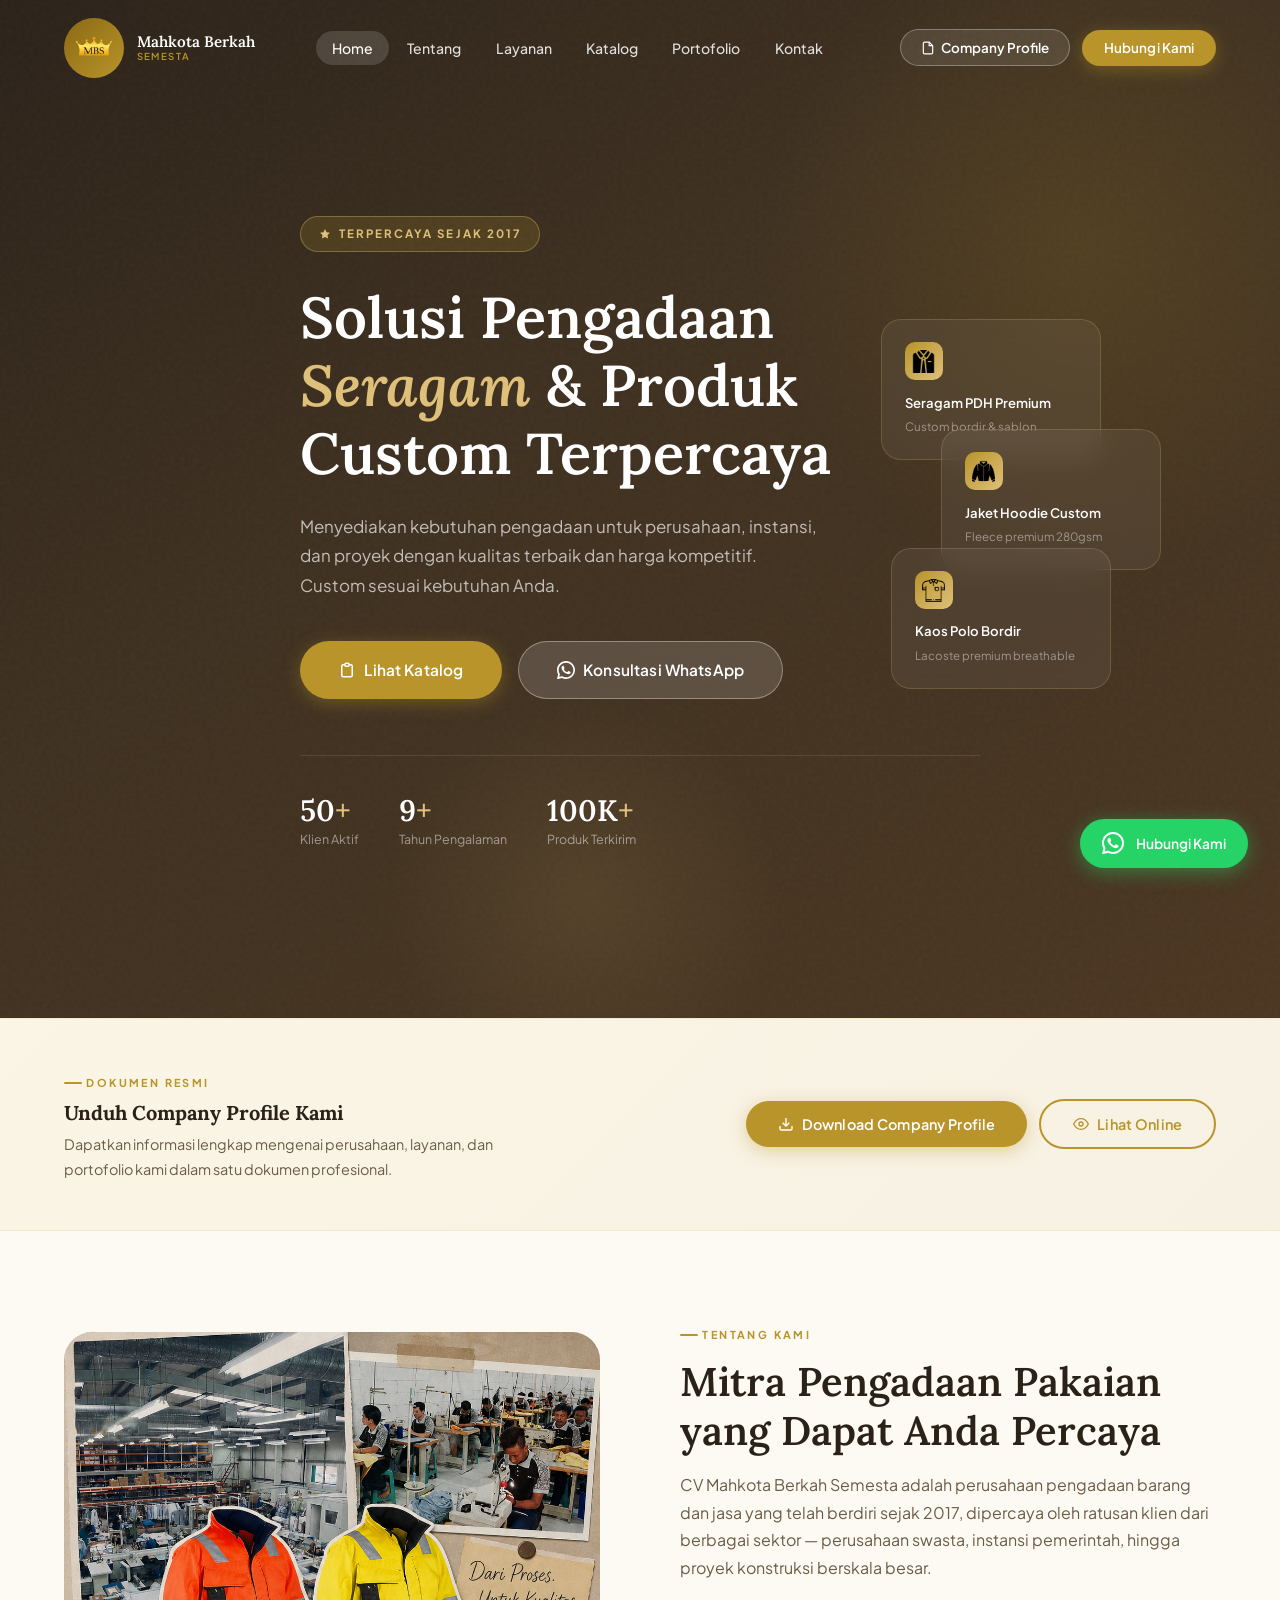
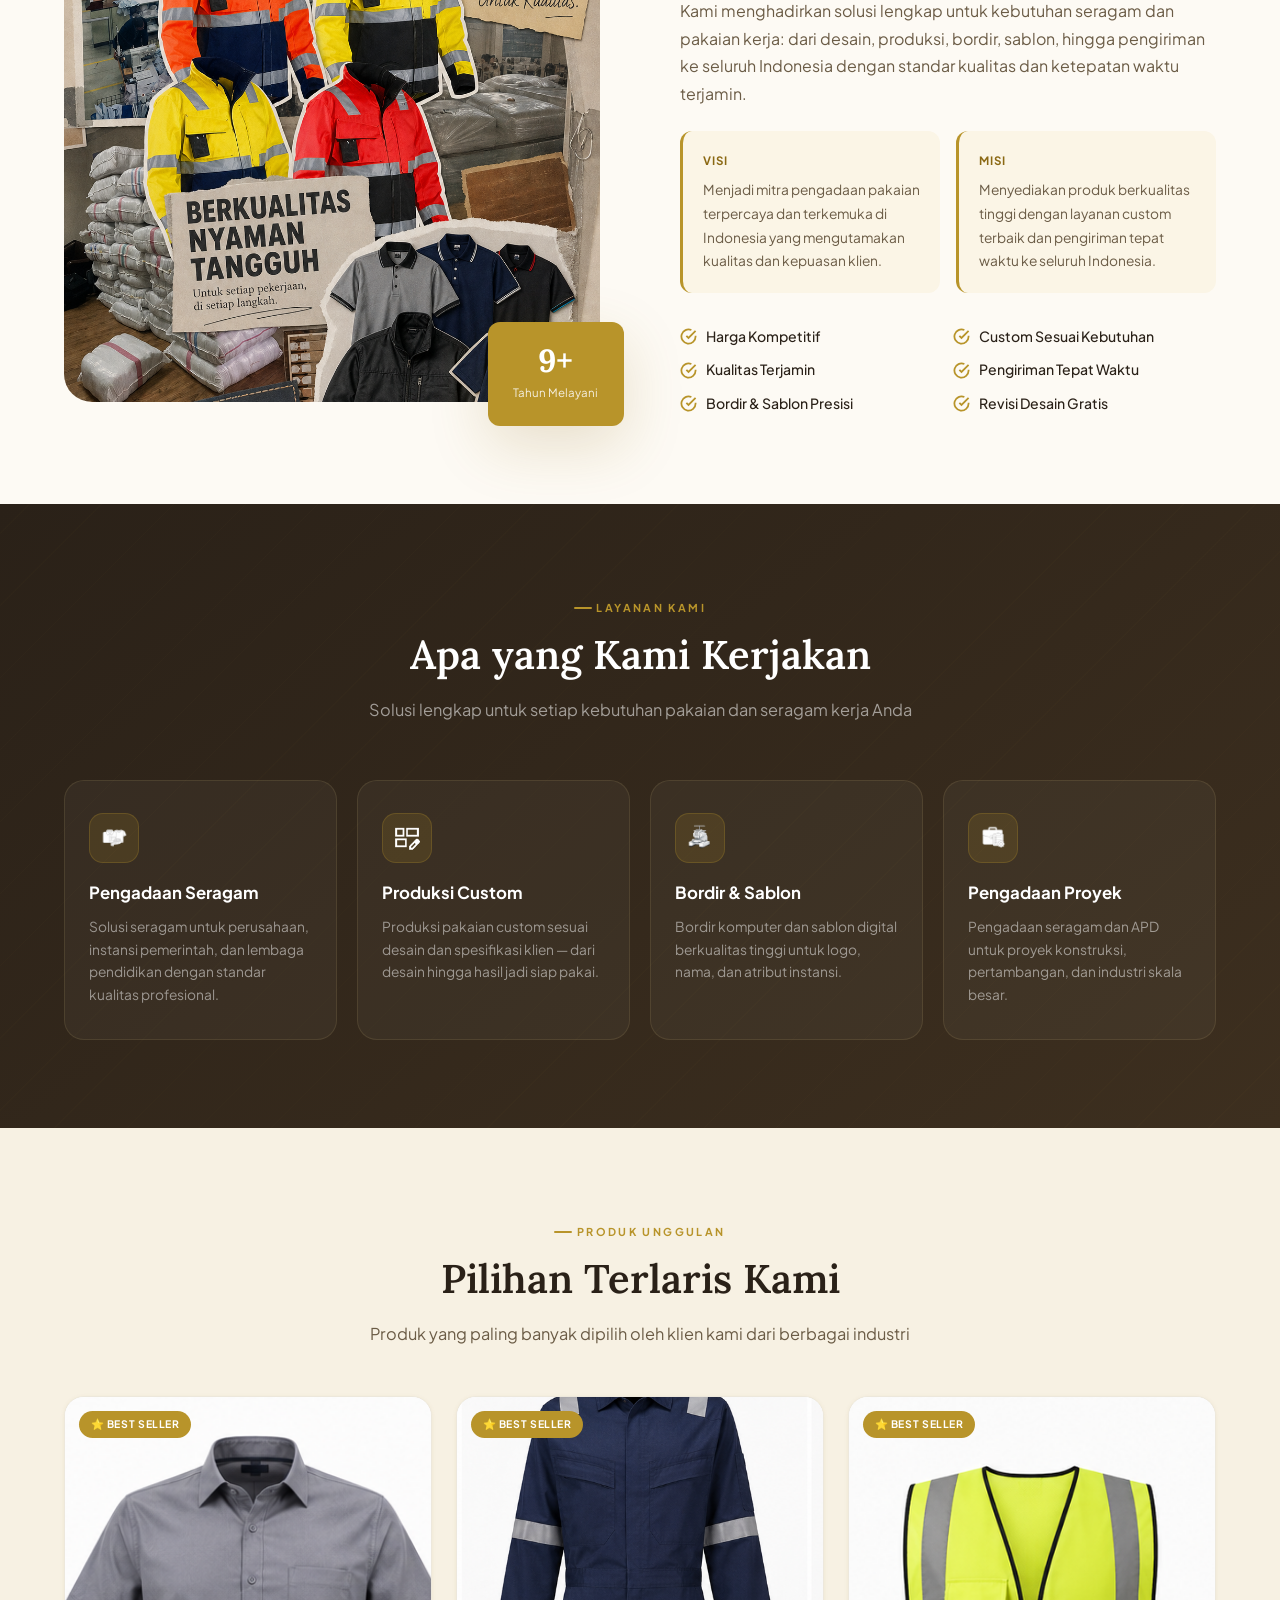
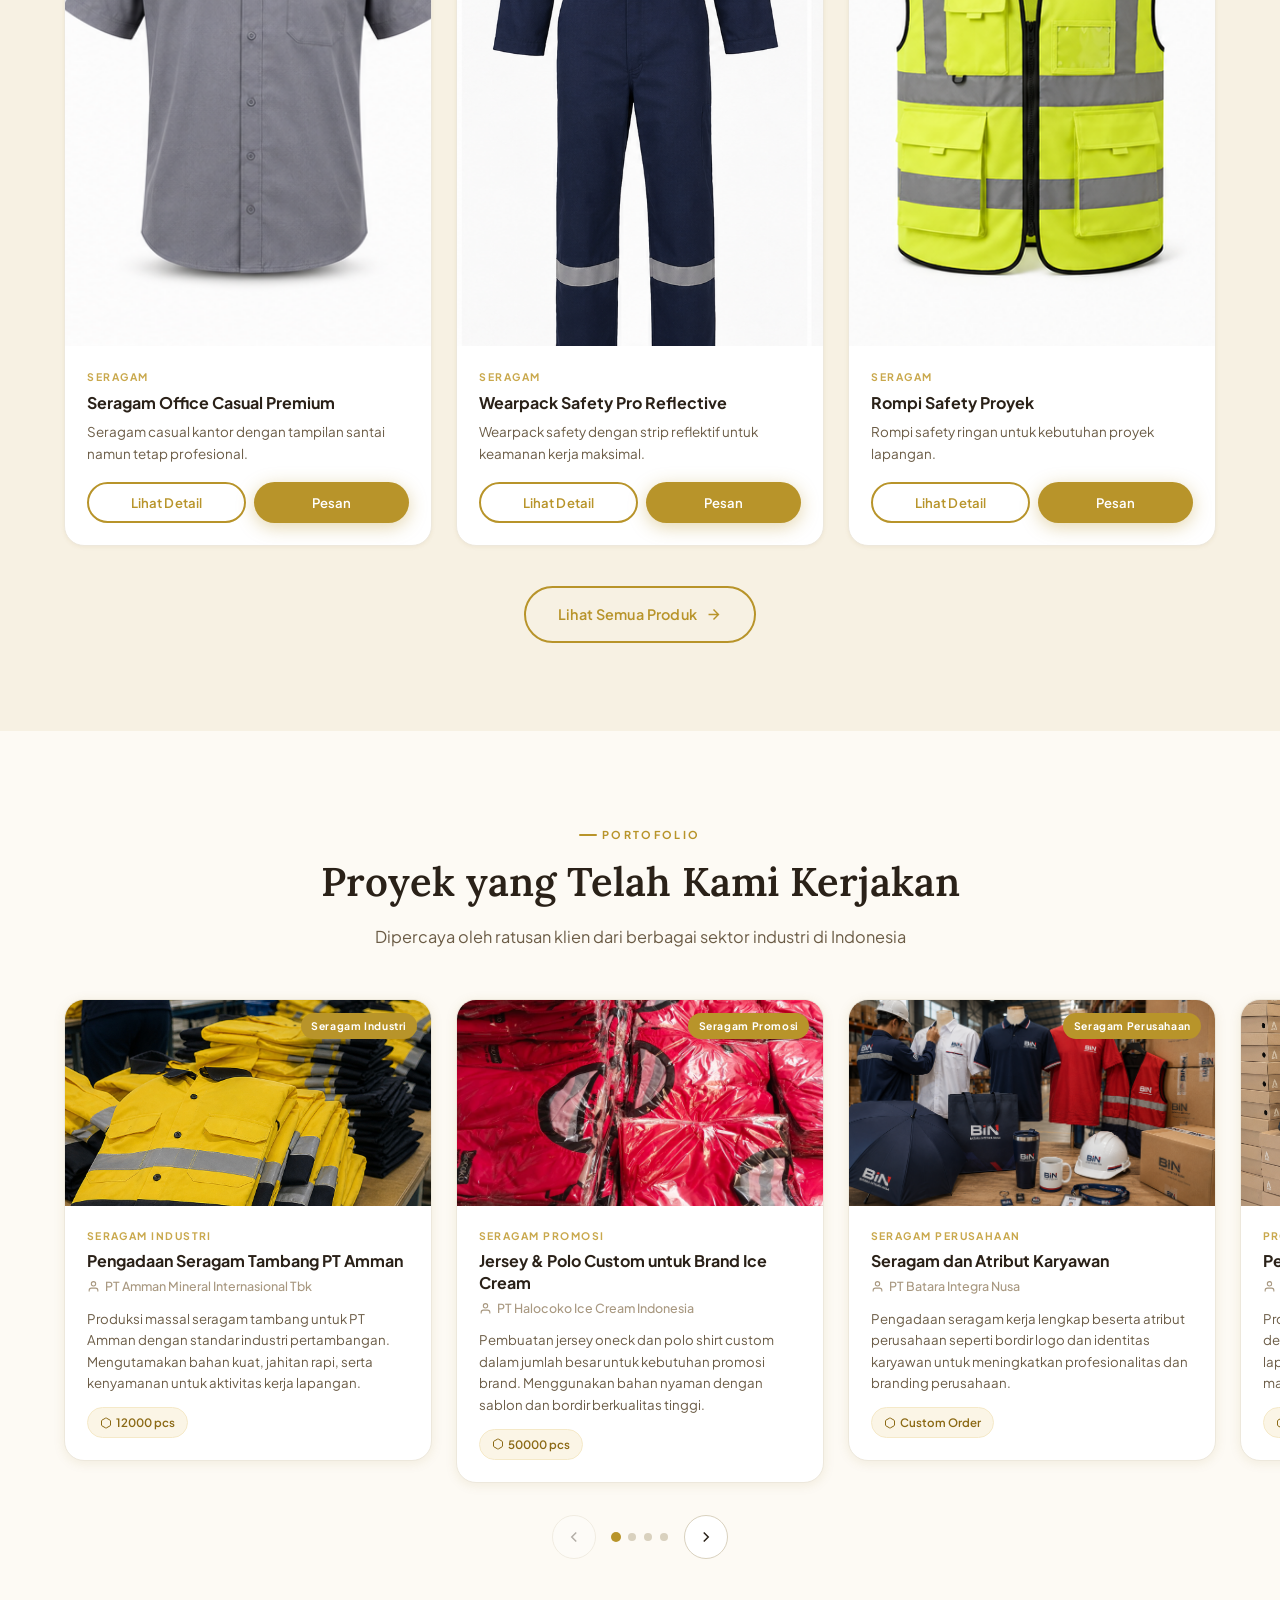
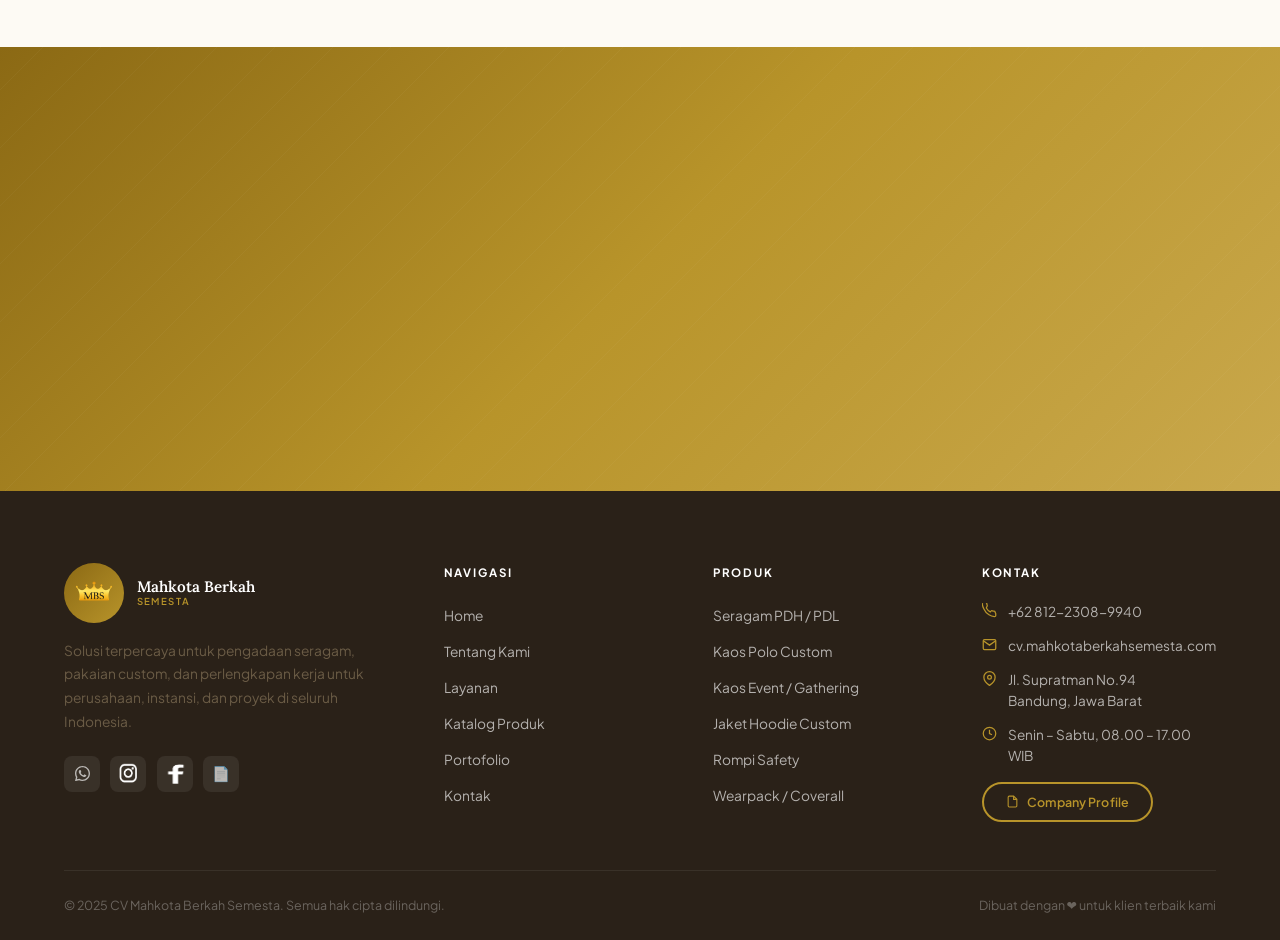
==== commit b389df44: "Update contact email in footer section" ====
--- a/index.html
+++ b/index.html
@@ -367,7 +367,7 @@
           </div>
           <div class="footer-contact-item">
             <svg xmlns="http://www.w3.org/2000/svg" width="15" height="15" viewBox="0 0 24 24" fill="none" stroke="currentColor" stroke-width="2"><path d="M20 4H4a2 2 0 00-2 2v12a2 2 0 002 2h16a2 2 0 002-2V6a2 2 0 00-2-2z"/><polyline points="22,6 12,13 2,6"/></svg>
-            <span>official@mahkotaberkahsemesta.com</span>
+            <span>cv.mahkotaberkahsemesta.com</span>
           </div>
           <div class="footer-contact-item">
             <svg xmlns="http://www.w3.org/2000/svg" width="15" height="15" viewBox="0 0 24 24" fill="none" stroke="currentColor" stroke-width="2"><path d="M21 10c0 7-9 13-9 13s-9-6-9-13a9 9 0 0118 0z"/><circle cx="12" cy="10" r="3"/></svg>
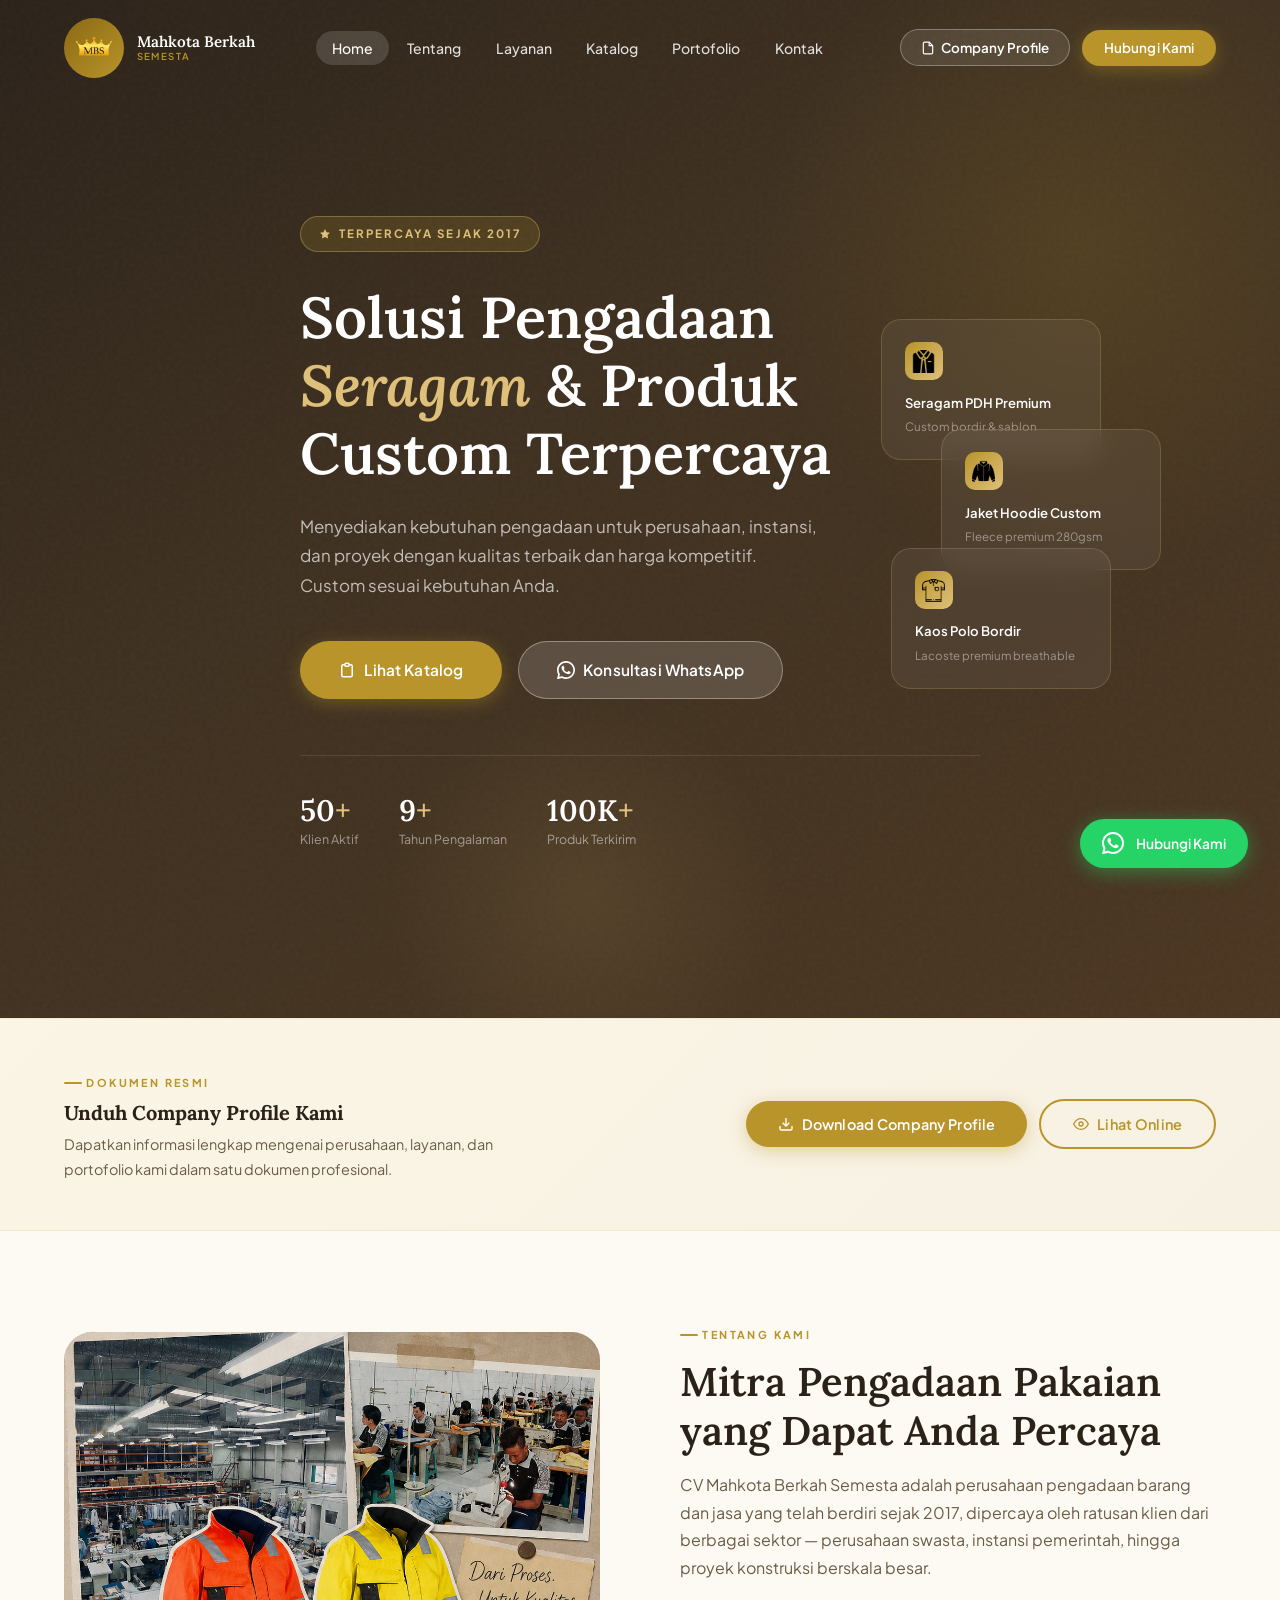
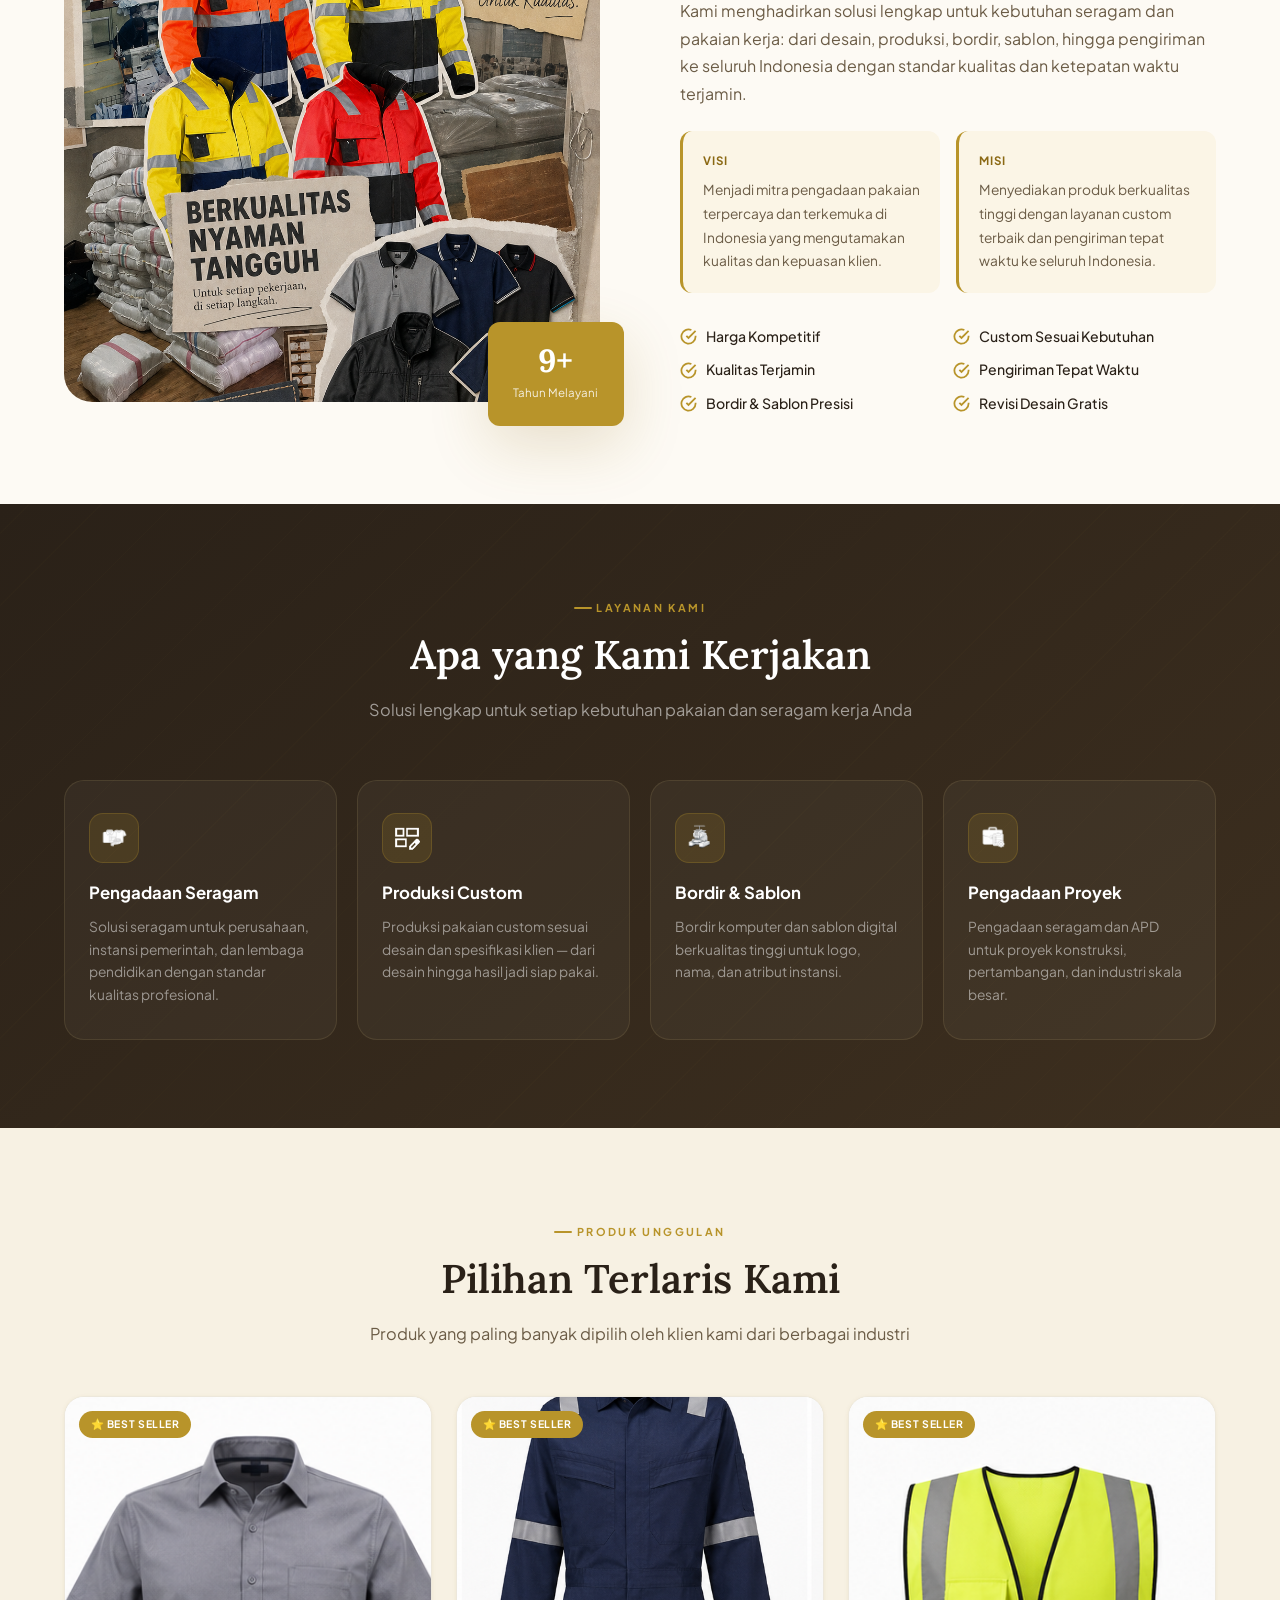
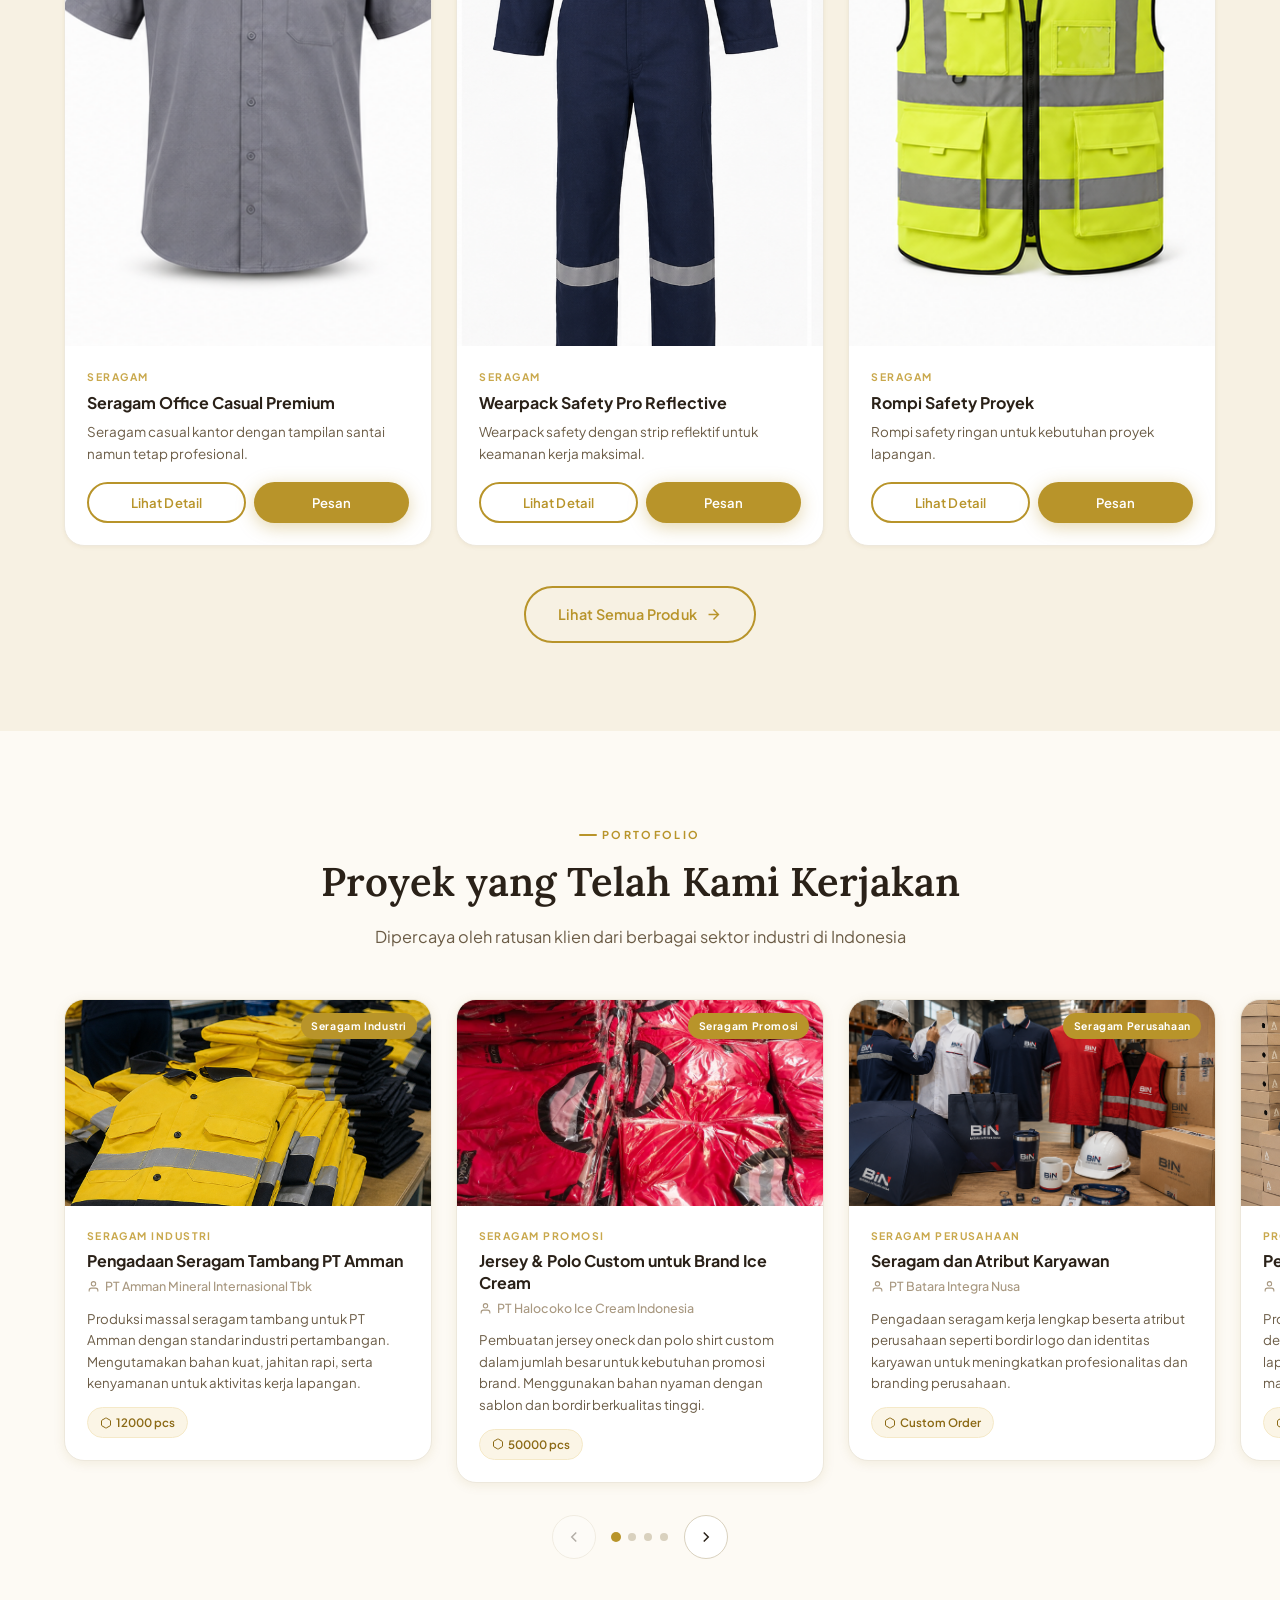
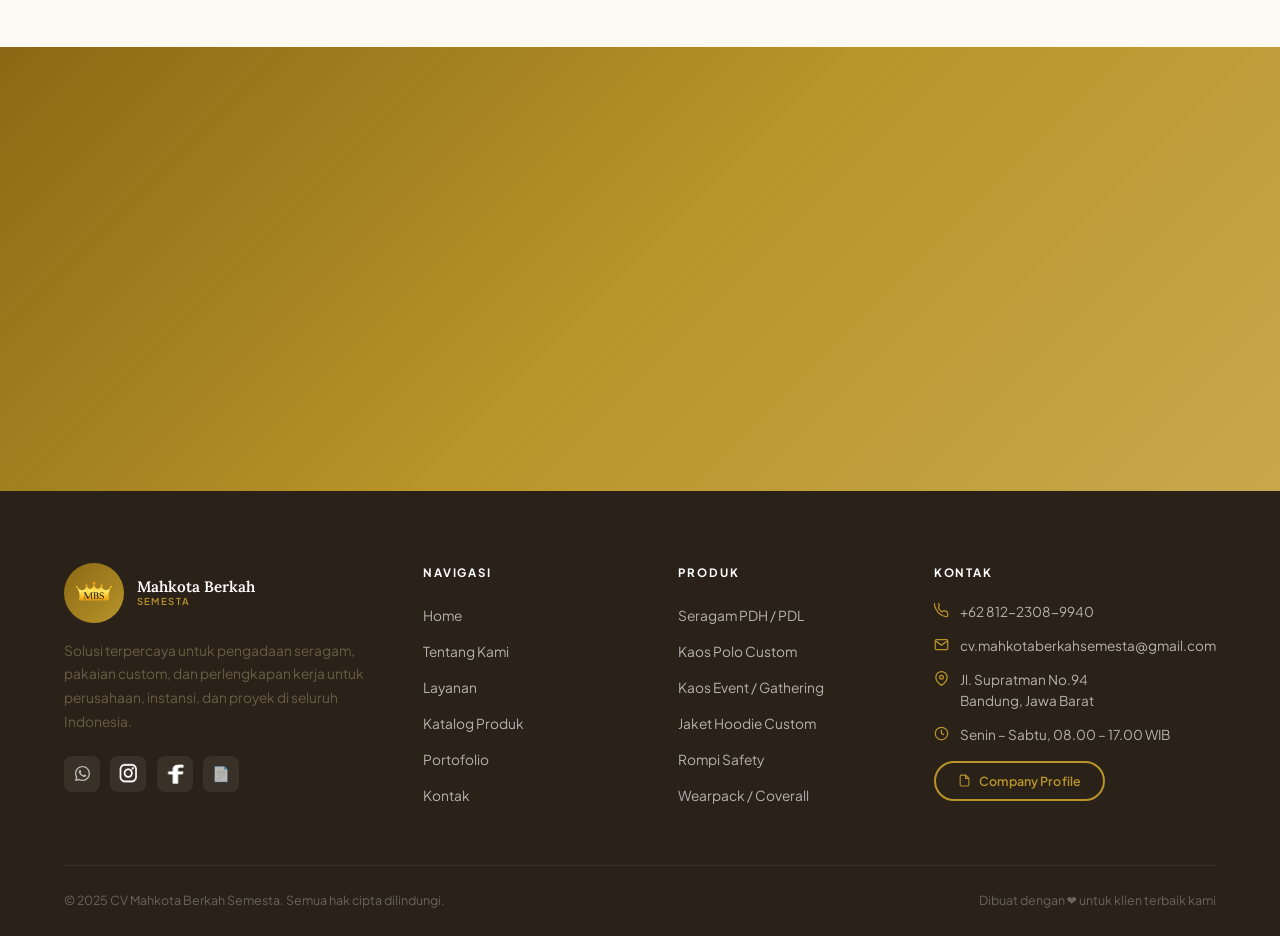
==== commit ae3b55f5: "Update email contact in footer section" ====
--- a/index.html
+++ b/index.html
@@ -367,7 +367,7 @@
           </div>
           <div class="footer-contact-item">
             <svg xmlns="http://www.w3.org/2000/svg" width="15" height="15" viewBox="0 0 24 24" fill="none" stroke="currentColor" stroke-width="2"><path d="M20 4H4a2 2 0 00-2 2v12a2 2 0 002 2h16a2 2 0 002-2V6a2 2 0 00-2-2z"/><polyline points="22,6 12,13 2,6"/></svg>
-            <span>cv.mahkotaberkahsemesta.com</span>
+            <span>cv.mahkotaberkahsemesta@gmail.com</span>
           </div>
           <div class="footer-contact-item">
             <svg xmlns="http://www.w3.org/2000/svg" width="15" height="15" viewBox="0 0 24 24" fill="none" stroke="currentColor" stroke-width="2"><path d="M21 10c0 7-9 13-9 13s-9-6-9-13a9 9 0 0118 0z"/><circle cx="12" cy="10" r="3"/></svg>
